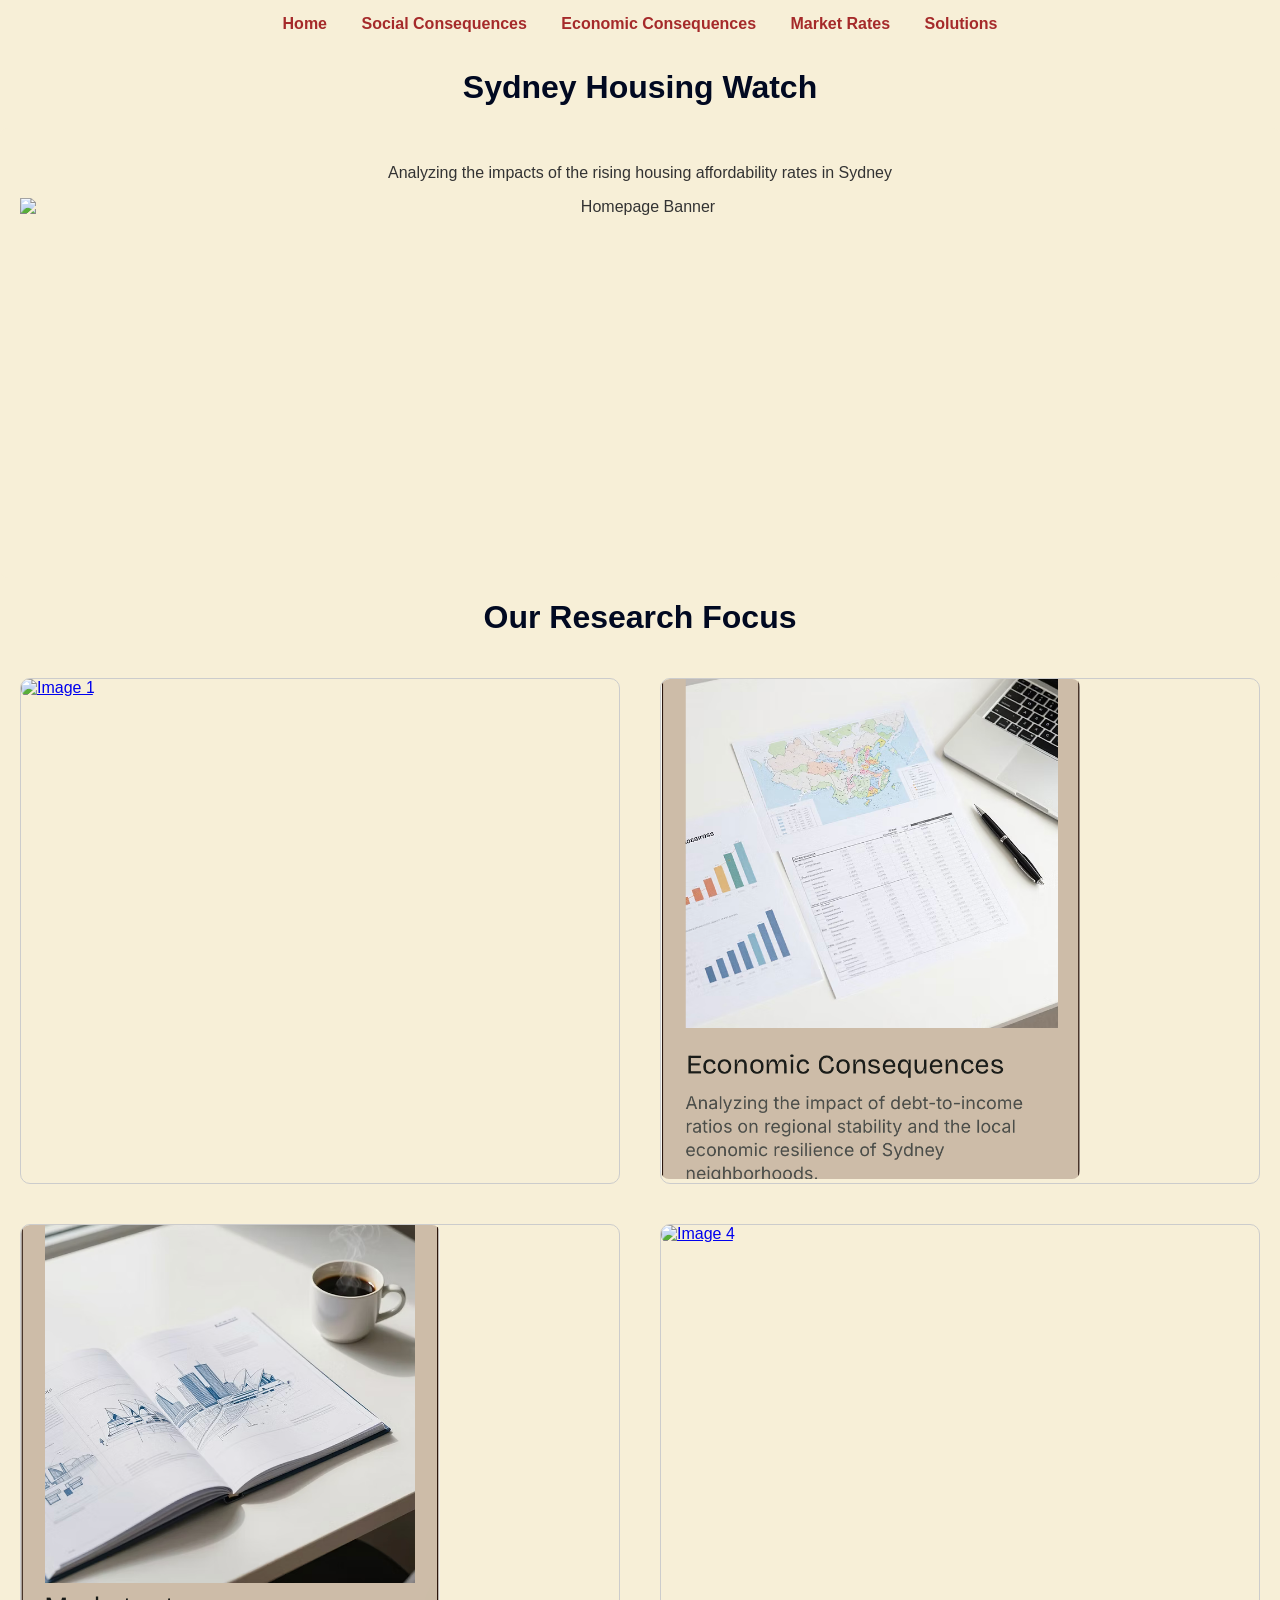
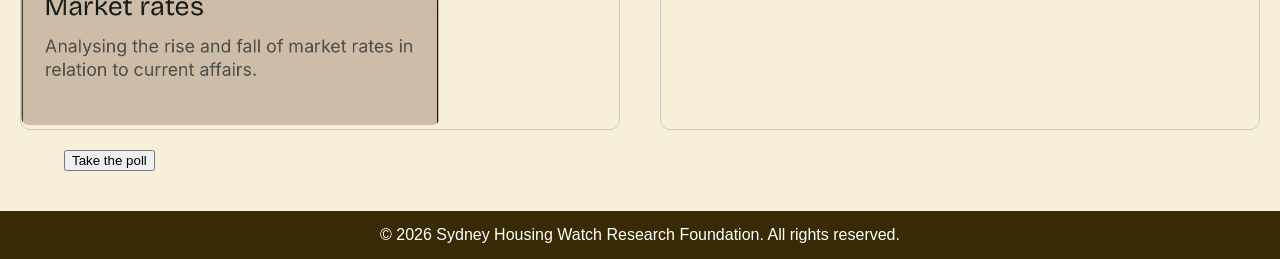
==== index.html @ 291790fa "Update index.html" ====
<!DOCTYPE html>
<html>
  <head>
    <title>Sydney Housing Watch</title>
    <link rel="stylesheet" href="styles.css">
  </head>
  <body>
    
   <nav>
     <a href="index.html">Home</a>
     <a href="page1.html">Social Consequences</a>
     <a href="page2.html">Economic Consequences</a>
     <a href="page3.html">Market Rates</a>
     <a href="page4.html">Solutions</a>
   </nav>

    <div class="center-section">
      <h1>Sydney Housing Watch</h1>
      <div class="card">
        <p>Analyzing the impacts of the rising housing affordability rates in Sydney</p>

        <!-- Full-width banner image -->
        <img src="Indexpageheader.png" alt="Homepage Banner" class="homepage-banner">
      </div>
    </div>

    <div class="center-section">
      <h1>Our Research Focus</h1>
    </div>
    
    <div class="image-grid">
      <a href="page1.html" class="grid-item">
        <img src="Socialconsequences_button.png" alt="Image 1">
      </a>

      <a href="page2.html" class="grid-item">
        <img src="Economicconsequences_button.png" alt="Image 2">
      </a>

      <a href="page3.html" class="grid-item">
        <img src="Marketrates_button.png" alt="Image 3">
      </a>

      <a href="page4.html" class="grid-item">
        <img src="Proposedsolutions_button.png" alt="Image 4">
      </a>

    </div>

    <div class="container">
      <button class="poll-button" onclick="window.location.href='poll.html' ">
       Take the poll
      </button>
    </div>
 </div>
    
      <footer>
        © 2026 Sydney Housing Watch Research Foundation. All rights reserved.
      </footer>
      
  </body>
</html>
---- styles.css ----
/* Global styling */
body {
  font-family: Arial, Helvetica, sans-serif;
  margin: 0;
  background: #f7efd7;
  color: #333;
}

/* Navigation bar */
nav {
  background: #f7efd7;
  padding: 15px;
  text-align: center;
}

nav a {
  color: brown;
  margin: 0 15px;
  text-decoration: none;
  font-weight: bold;
}

nav a:hover {
  text-decoration: underline;
}

/* Page container */
.container {
  width: 90%;
  margin: auto;
  padding; 30px, 0;
}

/* Headings*/
h1, h2, h3, h4 {
  color: #010921;
}

/* Card-style content boxes */
.card {
  background: #f7efd7;
  padding: 20px;
  margin: 20px 0;
  border-radius: 8px;
  box-shadow: 0 2px 6px rgba(0,0,0,0,1);
}

/* Footer */
footer {
  background: #382b04;
  color: white;
  text-align: center;
  padding: 15px;
  margin-top: 40px;
}

.homepage-banner {
  width: 100%;
  height: 40vh; /* 40% of the screen height */
  object-fit: cover; /* makes the image crop nicely */
  display: block;
  margin top: 20px;
}

.homepage-container {
  text-align: center;
  padding: 40px 20px;
}

.image-grid {
  display: grid;
  grid-template-columns: repeat(2, 1fr);
  gap: 40px;
  padding: 20px;
}

.grid-item {
  border: 1px solid #ccc;
  border-radius: 10px;
  overflow: hidden;
  display: block;
  transition: transform 0.2s ease;
}

.grid-item:hover {
  transform: scale(1);
}

.grid-item img {
  width: 70%;  /* make the image less wide */
  height: 500px; /* make it taller */
  object-fit: cover;
  border-radius: 8px;
}

.grid-item p {
  margin-top: 10px;
  font-weight: 600;
}

.center-section {
  text-align: center;
}
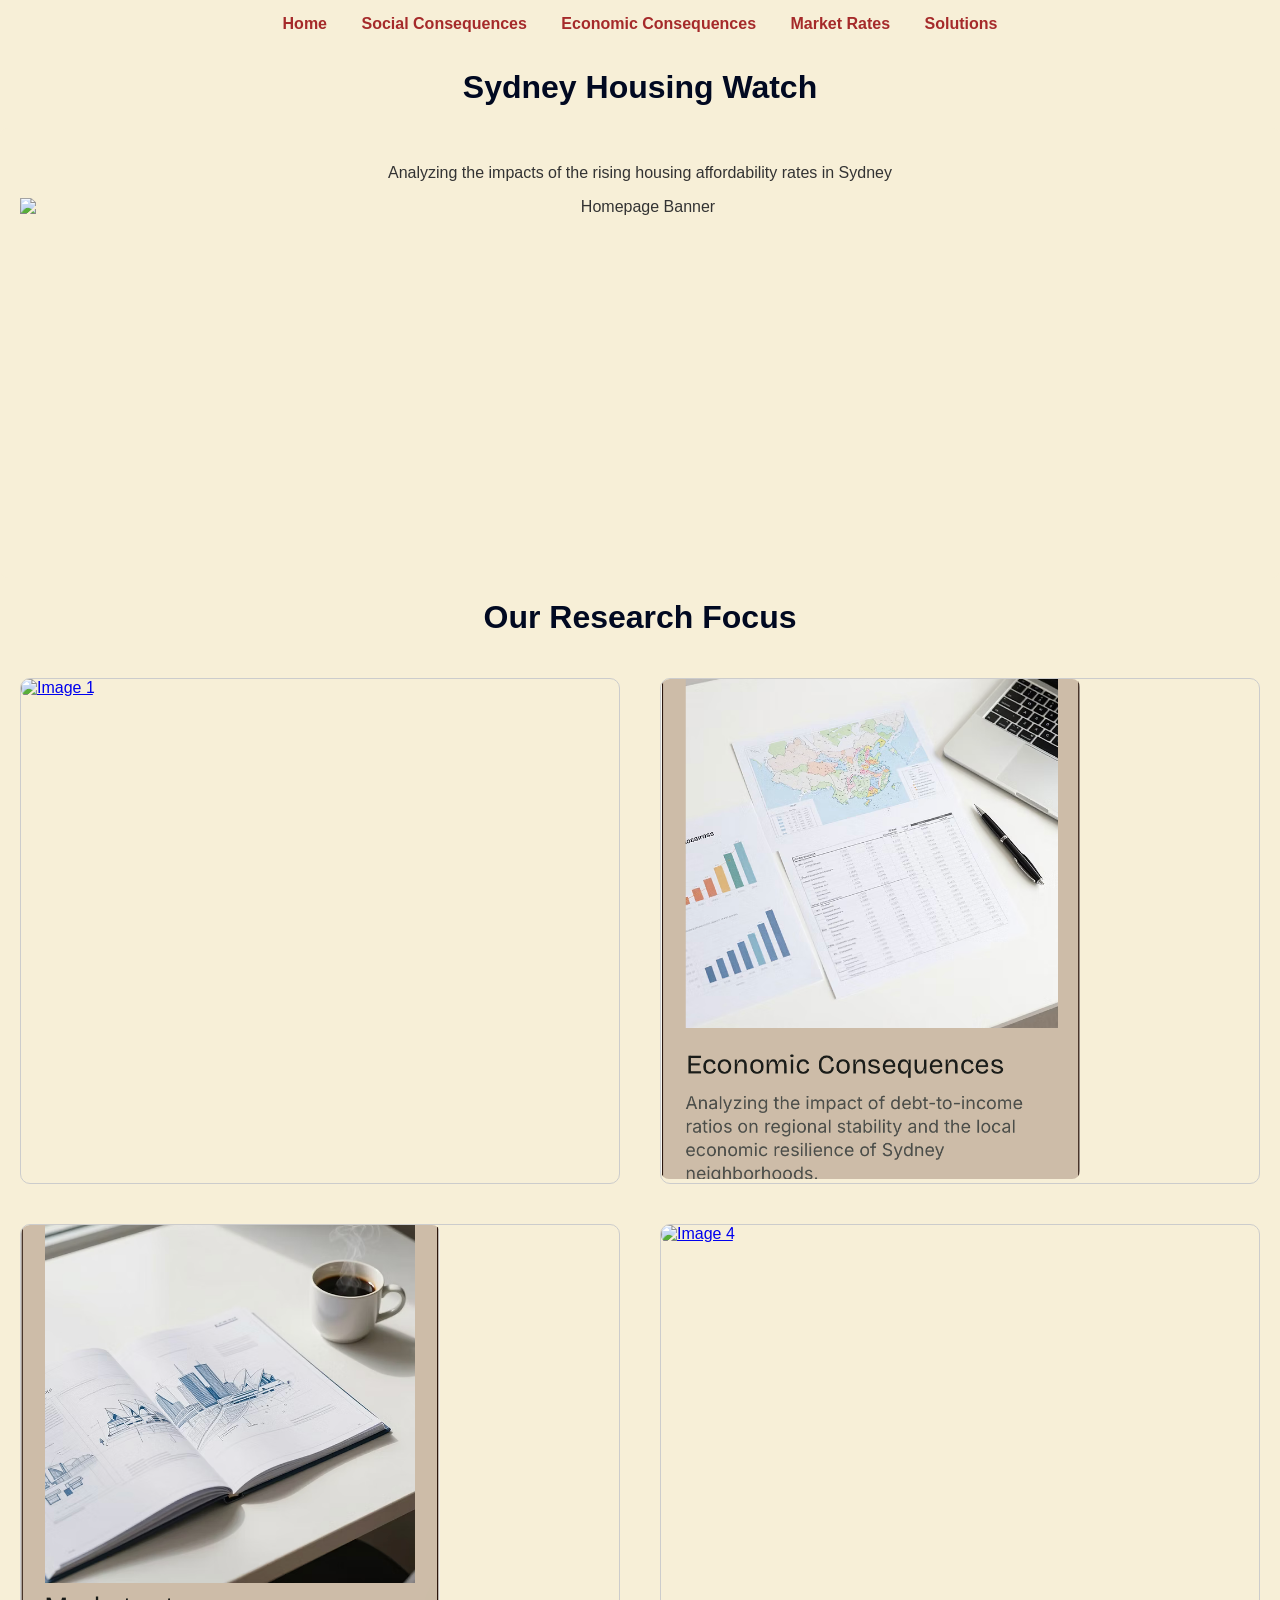
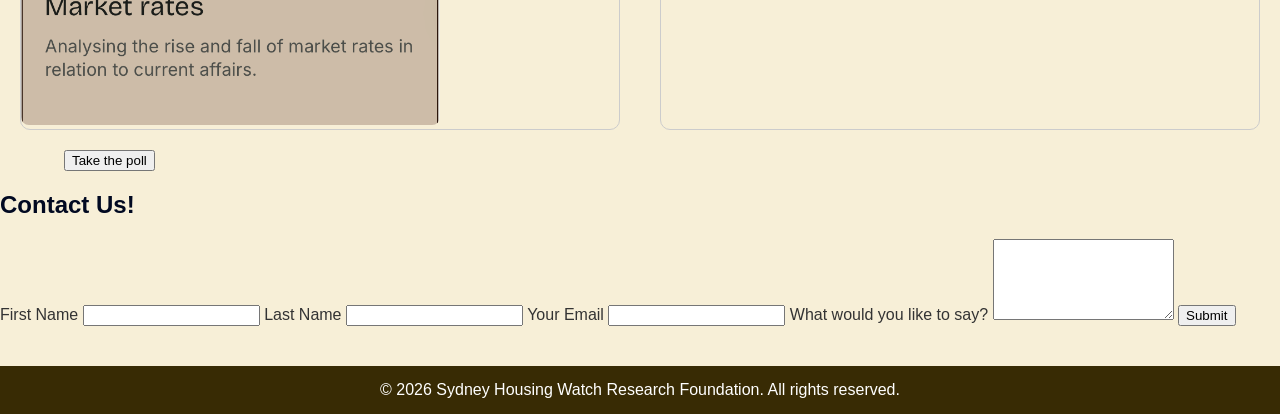
==== commit a654d9fd: "Update index.html" ====
--- a/index.html
+++ b/index.html
@@ -53,7 +53,31 @@
       </button>
     </div>
  </div>
+
+    <div class="contact-section">
+      <h2>Contact Us!</h2>
+
+    <form action="https://formspree.io/f/mzdkdvql" method="POST">
+
+      <label for="firstname">First Name</label>
+      <input type="text" id="firstname" name="firstname" required>
+
+      <label for="lastname">Last Name</label>
+      <input type="text" id="lastname" name="lastname" required>
+
+      <label for="youremail">Your Email</label>
+      <input type="email" id="youremail" name="youremail">
+
+      <label for="message">What would you like to say?</label>
+      <textarea id="message" name="message" rows="5" ></textarea>
+
+      <button type="submit">Submit</button>
+    </form>
+    </div>
     
+        
+      
+   
       <footer>
         © 2026 Sydney Housing Watch Research Foundation. All rights reserved.
       </footer>
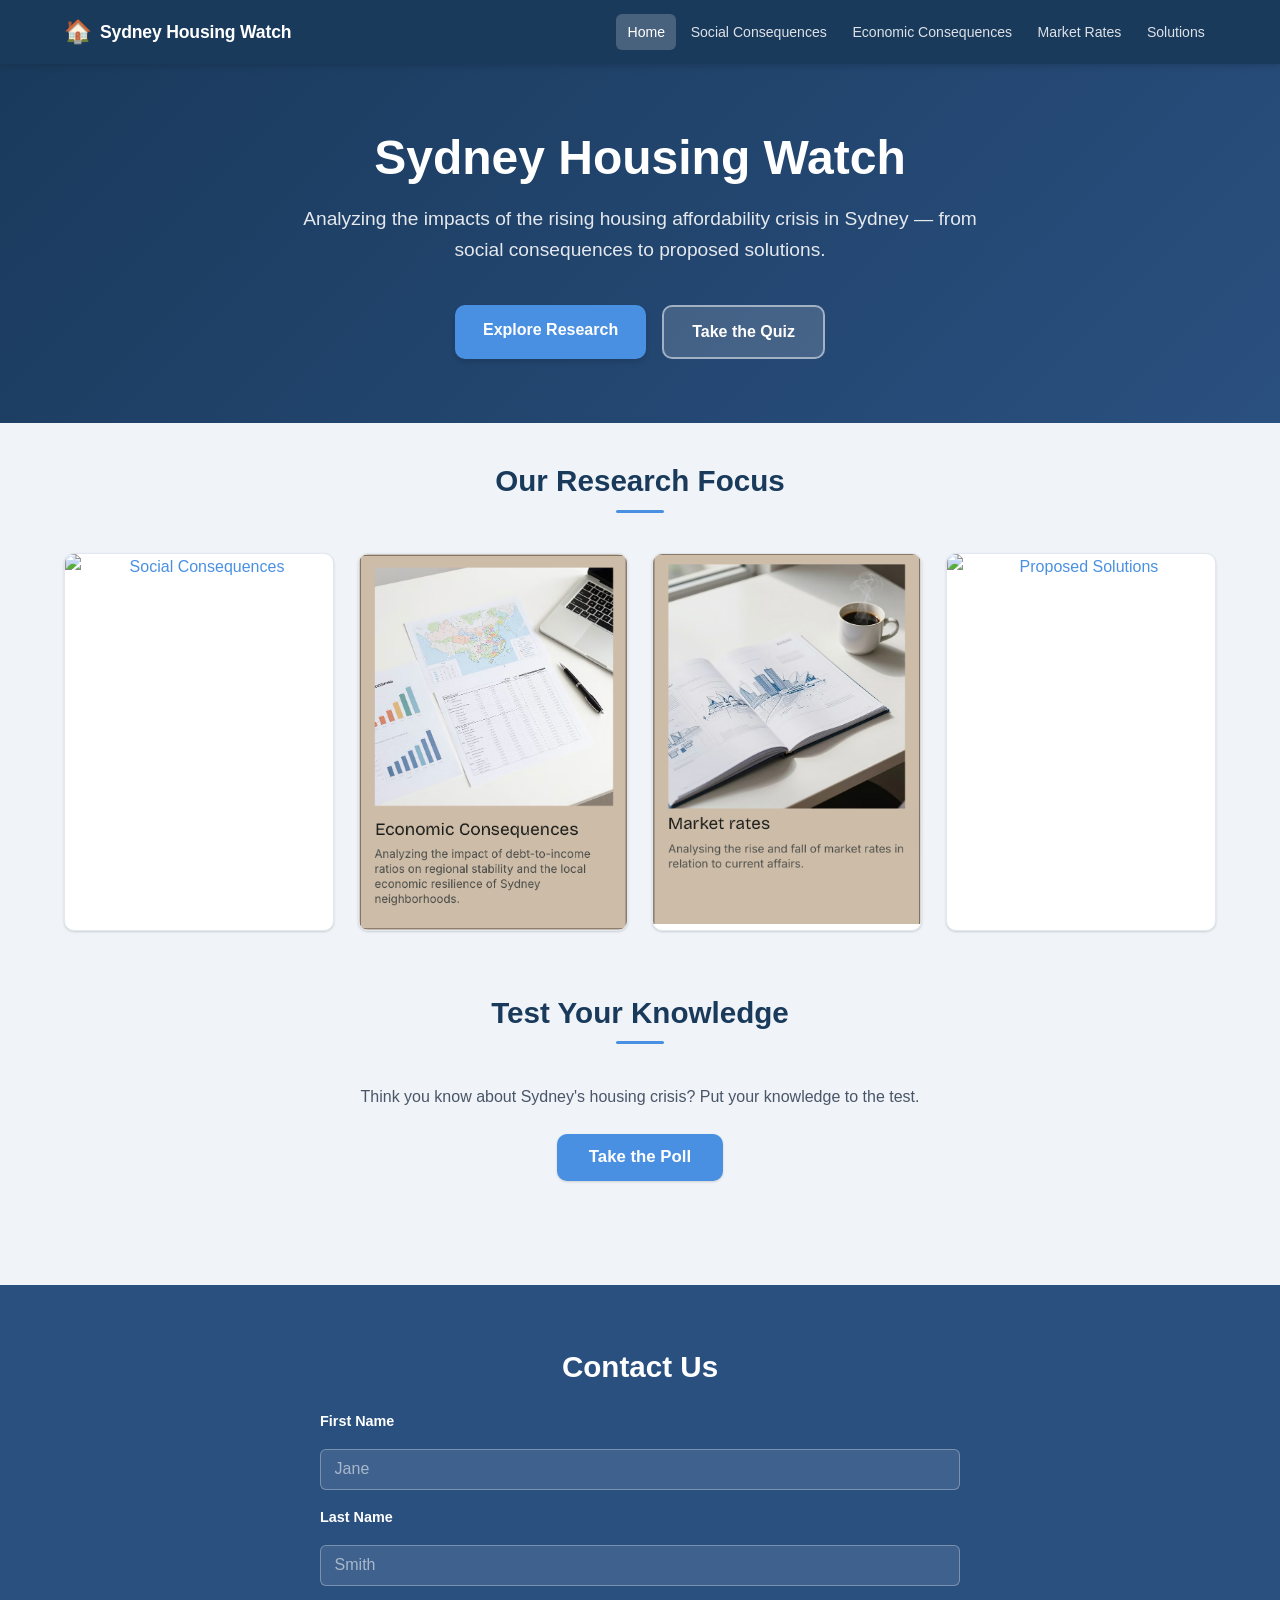
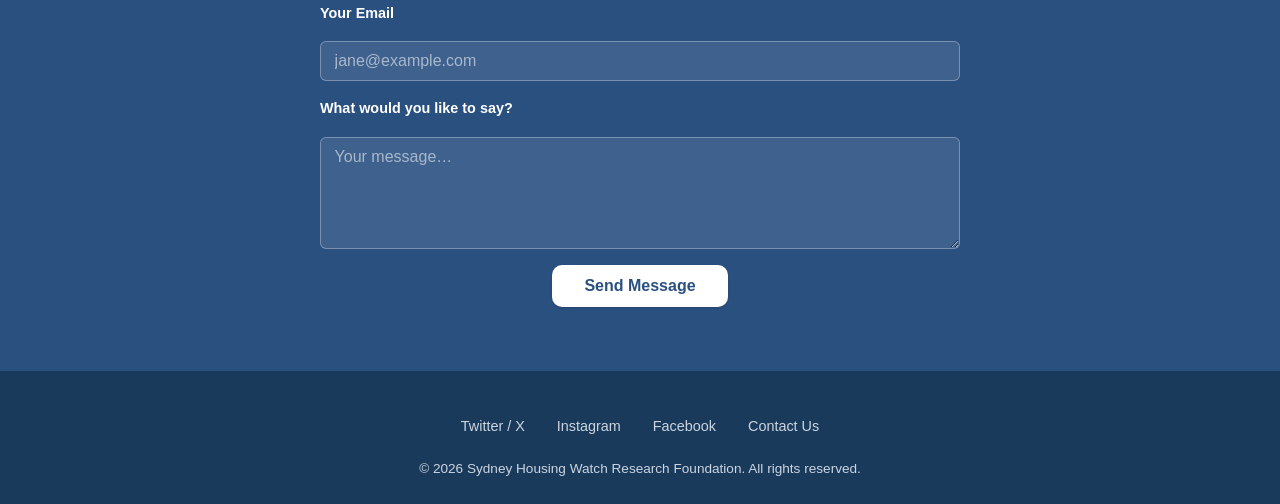
==== commit 656b0ee6: "Redesign: professional layout with CSS variables, sticky header, hero section, responsive nav, impro" ====
--- a/index.html
+++ b/index.html
@@ -1,86 +1,135 @@
 <!DOCTYPE html>
-<html>
+<html lang="en">
   <head>
+    <meta charset="UTF-8">
+    <meta name="viewport" content="width=device-width, initial-scale=1.0">
     <title>Sydney Housing Watch</title>
     <link rel="stylesheet" href="styles.css">
   </head>
   <body>
-    
-   <nav>
-     <a href="index.html">Home</a>
-     <a href="page1.html">Social Consequences</a>
-     <a href="page2.html">Economic Consequences</a>
-     <a href="page3.html">Market Rates</a>
-     <a href="page4.html">Solutions</a>
-   </nav>
 
-    <div class="center-section">
-      <h1>Sydney Housing Watch</h1>
-      <div class="card">
-        <p>Analyzing the impacts of the rising housing affordability rates in Sydney</p>
+    <header class="site-header">
+      <div class="header-inner">
+        <a href="index.html" class="site-logo">
+          <span class="logo-icon">🏠</span>
+          <span class="logo-text">Sydney Housing Watch</span>
+        </a>
+        <button class="nav-toggle" aria-label="Toggle navigation" aria-expanded="false">☰</button>
+        <nav id="main-nav">
+          <a href="index.html" class="active">Home</a>
+          <a href="page1.html">Social Consequences</a>
+          <a href="page2.html">Economic Consequences</a>
+          <a href="page3.html">Market Rates</a>
+          <a href="page4.html">Solutions</a>
+        </nav>
+      </div>
+    </header>
 
-        <!-- Full-width banner image -->
-        <img src="Indexpageheader.png" alt="Homepage Banner" class="homepage-banner">
+    <!-- Hero Section -->
+    <section class="hero">
+      <div class="hero-content">
+        <h1>Sydney Housing Watch</h1>
+        <p>Analyzing the impacts of the rising housing affordability crisis in Sydney — from social consequences to proposed solutions.</p>
+        <div class="hero-cta">
+          <a href="#research-focus" class="btn btn-primary">Explore Research</a>
+          <a href="poll.html" class="btn btn-secondary">Take the Quiz</a>
+        </div>
       </div>
-    </div>
+    </section>
 
-    <div class="center-section">
-      <h1>Our Research Focus</h1>
-    </div>
-    
-    <div class="image-grid">
-      <a href="page1.html" class="grid-item">
-        <img src="Socialconsequences_button.png" alt="Image 1">
-      </a>
+    <main>
 
-      <a href="page2.html" class="grid-item">
-        <img src="Economicconsequences_button.png" alt="Image 2">
-      </a>
+      <!-- Research Focus -->
+      <section class="section" id="research-focus">
+        <h2 class="section-title">Our Research Focus</h2>
+        <div class="image-grid">
+          <a href="page1.html" class="grid-item">
+            <img src="Socialconsequences_button.png" alt="Social Consequences">
+          </a>
+          <a href="page2.html" class="grid-item">
+            <img src="Economicconsequences_button.png" alt="Economic Consequences">
+          </a>
+          <a href="page3.html" class="grid-item">
+            <img src="Marketrates_button.png" alt="Market Rates">
+          </a>
+          <a href="page4.html" class="grid-item">
+            <img src="Proposedsolutions_button.png" alt="Proposed Solutions">
+          </a>
+        </div>
+      </section>
 
-      <a href="page3.html" class="grid-item">
-        <img src="Marketrates_button.png" alt="Image 3">
-      </a>
+      <!-- Poll CTA -->
+      <section class="section">
+        <h2 class="section-title">Test Your Knowledge</h2>
+        <p style="text-align:center; margin-bottom: 0.5rem;">Think you know about Sydney's housing crisis? Put your knowledge to the test.</p>
+        <button class="poll-button" onclick="window.location.href='poll.html'">
+          Take the Poll
+        </button>
+      </section>
 
-      <a href="page4.html" class="grid-item">
-        <img src="Proposedsolutions_button.png" alt="Image 4">
-      </a>
+    </main>
 
-    </div>
+    <!-- Contact Section -->
+    <section class="contact-section" id="contact">
+      <h2>Contact Us</h2>
+      <form id="contactForm">
+        <label for="firstname">First Name</label>
+        <input type="text" id="firstname" name="firstname" placeholder="Jane" required>
 
-    <div class="container">
-      <button class="poll-button" onclick="window.location.href='poll.html' ">
-       Take the poll
-      </button>
-    </div>
- </div>
+        <label for="lastname">Last Name</label>
+        <input type="text" id="lastname" name="lastname" placeholder="Smith" required>
 
-    <div class="contact-section">
-      <h2>Contact Us!</h2>
+        <label for="youremail">Your Email</label>
+        <input type="email" id="youremail" name="youremail" placeholder="jane@example.com">
 
-    <form action="https://formspree.io/f/mzdkdvql" method="POST">
+        <label for="message">What would you like to say?</label>
+        <textarea id="message" name="message" rows="5" placeholder="Your message…"></textarea>
 
-      <label for="firstname">First Name</label>
-      <input type="text" id="firstname" name="firstname" required>
+        <button type="submit">Send Message</button>
+      </form>
+    </section>
 
-      <label for="lastname">Last Name</label>
-      <input type="text" id="lastname" name="lastname" required>
+    <footer>
+      <div class="footer-inner">
+        <div class="footer-social">
+          <a href="#">Twitter / X</a>
+          <a href="#">Instagram</a>
+          <a href="#">Facebook</a>
+          <a href="#contact">Contact Us</a>
+        </div>
+        <p class="footer-copy">© 2026 Sydney Housing Watch Research Foundation. All rights reserved.</p>
+      </div>
+    </footer>
 
-      <label for="youremail">Your Email</label>
-      <input type="email" id="youremail" name="youremail">
+    <script>
+      // Mobile nav toggle
+      const toggle = document.querySelector('.nav-toggle');
+      const nav = document.getElementById('main-nav');
+      toggle.addEventListener('click', () => {
+        const open = nav.classList.toggle('open');
+        toggle.setAttribute('aria-expanded', open);
+        toggle.textContent = open ? '✕' : '☰';
+      });
 
-      <label for="message">What would you like to say?</label>
-      <textarea id="message" name="message" rows="5" ></textarea>
+      // Contact form submission
+      document.getElementById("contactForm").addEventListener("submit", async (e) => {
+        e.preventDefault();
+        const data = Object.fromEntries(new FormData(e.target).entries());
+        try {
+          await fetch("https://script.google.com/macros/s/AKfycbz1-TjkXgBh6Ni67Duhh07azdpFoMsFXYz7ciDfGjjhHL1nb2GHGBRF_Sk2AIohkRL9/exec", {
+            method: "POST",
+            mode: "no-cors",
+            headers: { "Content-Type": "application/json" },
+            body: JSON.stringify(data)
+          });
+          alert("Submitted!");
+          document.getElementById("contactForm").reset();
+        } catch (error) {
+          console.error("Error:", error);
+          alert("There was an error submitting the form. Please try again.");
+        }
+      });
+    </script>
 
-      <button type="submit">Submit</button>
-    </form>
-    </div>
-    
-        
-      
-   
-      <footer>
-        © 2026 Sydney Housing Watch Research Foundation. All rights reserved.
-      </footer>
-      
   </body>
 </html>
--- a/styles.css
+++ b/styles.css
@@ -1,106 +1,801 @@
-/* Global styling */
+/* ===========================
+   CSS Custom Properties
+   =========================== */
+:root {
+  --color-primary: #1a3a5c;
+  --color-primary-light: #2a5080;
+  --color-accent: #4a90e2;
+  --color-accent-hover: #357abd;
+  --color-bg: #f0f4f8;
+  --color-surface: #ffffff;
+  --color-text: #1a202c;
+  --color-text-muted: #4a5568;
+  --color-border: #e2e8f0;
+  --color-footer-bg: #1a3a5c;
+  --color-footer-text: #cbd5e0;
+  --color-contact-bg: #2a5080;
+
+  --font-sans: -apple-system, BlinkMacSystemFont, 'Segoe UI', Roboto, Oxygen,
+    Ubuntu, Cantarell, sans-serif;
+
+  --shadow-sm: 0 1px 3px rgba(0, 0, 0, 0.1), 0 1px 2px rgba(0, 0, 0, 0.06);
+  --shadow-md: 0 4px 6px rgba(0, 0, 0, 0.07), 0 2px 4px rgba(0, 0, 0, 0.06);
+  --shadow-lg: 0 10px 15px rgba(0, 0, 0, 0.1), 0 4px 6px rgba(0, 0, 0, 0.05);
+
+  --radius-sm: 6px;
+  --radius-md: 10px;
+  --radius-lg: 16px;
+
+  --max-width: 1200px;
+  --spacing-xs: 0.5rem;
+  --spacing-sm: 1rem;
+  --spacing-md: 1.5rem;
+  --spacing-lg: 2.5rem;
+  --spacing-xl: 4rem;
+}
+
+/* ===========================
+   Reset & Base
+   =========================== */
+*, *::before, *::after {
+  box-sizing: border-box;
+}
+
+html {
+  scroll-behavior: smooth;
+}
+
 body {
-  font-family: Arial, Helvetica, sans-serif;
+  font-family: var(--font-sans);
   margin: 0;
-  background: #f7efd7;
-  color: #333;
-}
-
-/* Navigation bar */
+  background: var(--color-bg);
+  color: var(--color-text);
+  line-height: 1.6;
+  font-size: 1rem;
+}
+
+img {
+  max-width: 100%;
+  height: auto;
+}
+
+/* ===========================
+   Typography
+   =========================== */
+h1, h2, h3, h4, h5, h6 {
+  color: var(--color-primary);
+  line-height: 1.25;
+  margin-top: 0;
+}
+
+h1 { font-size: clamp(1.75rem, 4vw, 2.5rem); }
+h2 { font-size: clamp(1.35rem, 3vw, 1.85rem); }
+h3 { font-size: clamp(1.1rem, 2.5vw, 1.4rem); }
+
+p {
+  margin-top: 0;
+  color: var(--color-text-muted);
+}
+
+a {
+  color: var(--color-accent);
+}
+
+/* Accessible focus states */
+a:focus-visible,
+button:focus-visible,
+input:focus-visible,
+textarea:focus-visible {
+  outline: 3px solid var(--color-accent);
+  outline-offset: 2px;
+}
+
+/* ===========================
+   Header & Navigation
+   =========================== */
+.site-header {
+  background: var(--color-primary);
+  position: sticky;
+  top: 0;
+  z-index: 100;
+  box-shadow: var(--shadow-md);
+}
+
+.header-inner {
+  max-width: var(--max-width);
+  margin: 0 auto;
+  padding: 0 var(--spacing-md);
+  display: flex;
+  align-items: center;
+  justify-content: space-between;
+  min-height: 64px;
+}
+
+.site-logo {
+  display: flex;
+  align-items: center;
+  gap: var(--spacing-xs);
+  text-decoration: none;
+}
+
+.site-logo .logo-icon {
+  font-size: 1.4rem;
+  line-height: 1;
+}
+
+.site-logo .logo-text {
+  color: #ffffff;
+  font-size: 1.1rem;
+  font-weight: 700;
+  letter-spacing: -0.01em;
+  white-space: nowrap;
+}
+
 nav {
-  background: #f7efd7;
-  padding: 15px;
-  text-align: center;
+  display: flex;
+  align-items: center;
+  gap: 0.2rem;
+  background: transparent;
+  padding: 0;
+  text-align: unset;
 }
 
 nav a {
-  color: brown;
-  margin: 0 15px;
+  color: rgba(255, 255, 255, 0.85);
+  padding: 0.45rem 0.7rem;
   text-decoration: none;
-  font-weight: bold;
+  font-size: 0.88rem;
+  font-weight: 500;
+  border-radius: var(--radius-sm);
+  transition: background 0.2s ease, color 0.2s ease;
+  white-space: nowrap;
+  margin: 0;
 }
 
 nav a:hover {
-  text-decoration: underline;
-}
-
-/* Page container */
-.container {
-  width: 90%;
-  margin: auto;
-  padding; 30px, 0;
-}
-
-/* Headings*/
-h1, h2, h3, h4 {
-  color: #010921;
-}
-
-/* Card-style content boxes */
-.card {
-  background: #f7efd7;
-  padding: 20px;
-  margin: 20px 0;
-  border-radius: 8px;
-  box-shadow: 0 2px 6px rgba(0,0,0,0,1);
-}
-
-/* Footer */
-footer {
-  background: #382b04;
+  color: #ffffff;
+  background: rgba(255, 255, 255, 0.15);
+  text-decoration: none;
+}
+
+nav a.active {
+  color: #ffffff;
+  background: rgba(255, 255, 255, 0.2);
+}
+
+/* Mobile nav toggle button */
+.nav-toggle {
+  display: none;
+  background: none;
+  border: none;
+  cursor: pointer;
+  padding: 0.5rem;
+  color: white;
+  font-size: 1.5rem;
+  line-height: 1;
+}
+
+/* ===========================
+   Hero Section
+   =========================== */
+.hero {
+  background: linear-gradient(
+    135deg,
+    var(--color-primary) 0%,
+    var(--color-primary-light) 100%
+  );
   color: white;
   text-align: center;
-  padding: 15px;
-  margin-top: 40px;
-}
-
-.homepage-banner {
-  width: 100%;
-  height: 40vh; /* 40% of the screen height */
-  object-fit: cover; /* makes the image crop nicely */
+  padding: var(--spacing-xl) var(--spacing-md);
+  position: relative;
+  overflow: hidden;
+}
+
+.hero::before {
+  content: '';
+  position: absolute;
+  inset: 0;
+  background: url('Indexpageheader.png') center / cover no-repeat;
+  opacity: 0.15;
+}
+
+.hero-content {
+  position: relative;
+  z-index: 1;
+  max-width: 720px;
+  margin: 0 auto;
+}
+
+.hero h1 {
+  color: #ffffff;
+  font-size: clamp(2rem, 5vw, 3rem);
+  margin-bottom: var(--spacing-sm);
+}
+
+.hero p {
+  color: rgba(255, 255, 255, 0.88);
+  font-size: clamp(1rem, 2.5vw, 1.2rem);
+  margin-bottom: var(--spacing-lg);
+}
+
+.hero-cta {
+  display: flex;
+  gap: var(--spacing-sm);
+  justify-content: center;
+  flex-wrap: wrap;
+}
+
+/* ===========================
+   Buttons
+   =========================== */
+.btn {
+  display: inline-block;
+  padding: 0.75rem 1.75rem;
+  border-radius: var(--radius-md);
+  font-size: 1rem;
+  font-weight: 600;
+  text-decoration: none;
+  cursor: pointer;
+  border: none;
+  font-family: var(--font-sans);
+  transition: transform 0.15s ease, box-shadow 0.15s ease, background 0.15s ease;
+}
+
+.btn:focus-visible {
+  outline: 3px solid rgba(255, 255, 255, 0.8);
+  outline-offset: 3px;
+}
+
+.btn-primary {
+  background: var(--color-accent);
+  color: #ffffff;
+  box-shadow: var(--shadow-md);
+}
+
+.btn-primary:hover {
+  background: var(--color-accent-hover);
+  transform: translateY(-2px);
+  box-shadow: var(--shadow-lg);
+  color: #ffffff;
+  text-decoration: none;
+}
+
+.btn-secondary {
+  background: rgba(255, 255, 255, 0.15);
+  color: #ffffff;
+  border: 2px solid rgba(255, 255, 255, 0.5);
+}
+
+.btn-secondary:hover {
+  background: rgba(255, 255, 255, 0.25);
+  transform: translateY(-2px);
+  color: #ffffff;
+  text-decoration: none;
+}
+
+/* ===========================
+   Main Content Wrapper
+   =========================== */
+main {
+  max-width: var(--max-width);
+  margin: 0 auto;
+  padding: var(--spacing-lg) var(--spacing-md);
+}
+
+.section {
+  margin-bottom: var(--spacing-xl);
+}
+
+.section-title {
+  text-align: center;
+  margin-bottom: var(--spacing-lg);
+  position: relative;
+}
+
+.section-title::after {
+  content: '';
   display: block;
-  margin top: 20px;
-}
-
-.homepage-container {
-  text-align: center;
-  padding: 40px 20px;
-}
-
+  width: 3rem;
+  height: 3px;
+  background: var(--color-accent);
+  margin: 0.6rem auto 0;
+  border-radius: 2px;
+}
+
+/* ===========================
+   Cards
+   =========================== */
+.card {
+  background: var(--color-surface);
+  border-radius: var(--radius-md);
+  padding: var(--spacing-md) var(--spacing-lg);
+  box-shadow: var(--shadow-sm);
+  border: 1px solid var(--color-border);
+  margin-bottom: var(--spacing-md);
+  display: block;
+}
+
+.card p {
+  line-height: 1.75;
+}
+
+/* ===========================
+   Research Focus Grid
+   =========================== */
 .image-grid {
   display: grid;
   grid-template-columns: repeat(2, 1fr);
-  gap: 40px;
-  padding: 20px;
+  gap: var(--spacing-md);
+  padding: 0;
+}
+
+@media (min-width: 640px) {
+  .image-grid {
+    grid-template-columns: repeat(4, 1fr);
+  }
 }
 
 .grid-item {
-  border: 1px solid #ccc;
+  background: var(--color-surface);
+  border: 1px solid var(--color-border);
+  border-radius: var(--radius-md);
+  overflow: hidden;
+  display: block;
+  transition: transform 0.2s ease, box-shadow 0.2s ease;
+  text-align: center;
+  text-decoration: none;
+  box-shadow: var(--shadow-sm);
+}
+
+.grid-item:hover {
+  transform: translateY(-4px);
+  box-shadow: var(--shadow-lg);
+}
+
+.grid-item img {
+  width: 100%;
+  height: auto;
+  object-fit: cover;
+  display: block;
+}
+
+.grid-item p {
+  margin: 0.6rem 0.5rem;
+  font-weight: 600;
+  font-size: 0.9rem;
+}
+
+/* ===========================
+   Content Section (text + image)
+   =========================== */
+.content-section {
+  display: flex;
+  align-items: center;
+  gap: var(--spacing-lg);
+  margin: 0 auto var(--spacing-xl);
+  padding: 0 var(--spacing-md);
+  max-width: var(--max-width);
+}
+
+.content-section.reverse {
+  flex-direction: row-reverse;
+}
+
+.text-content {
+  flex: 1.5;
+}
+
+.image-content {
+  flex: 1;
+}
+
+.image-content img {
+  width: 100%;
+  border-radius: var(--radius-md);
+  box-shadow: var(--shadow-md);
+}
+
+@media (max-width: 768px) {
+  .content-section,
+  .content-section.reverse {
+    flex-direction: column;
+    gap: var(--spacing-md);
+  }
+}
+
+/* ===========================
+   Container
+   =========================== */
+.container {
+  max-width: var(--max-width);
+  margin: 0 auto var(--spacing-lg);
+  padding: 0 var(--spacing-md);
+}
+
+/* ===========================
+   Center Section
+   =========================== */
+.center-section {
+  text-align: center;
+  max-width: var(--max-width);
+  margin: 0 auto var(--spacing-md);
+  padding: 0 var(--spacing-md);
+}
+
+/* ===========================
+   Homepage Banner
+   =========================== */
+.homepage-banner {
+  width: 100%;
+  height: clamp(200px, 40vh, 480px);
+  object-fit: cover;
+  display: block;
+  border-radius: var(--radius-md);
+  margin-top: var(--spacing-sm);
+  box-shadow: var(--shadow-md);
+}
+
+/* ===========================
+   Poll CTA Button
+   =========================== */
+.poll-button {
+  background: var(--color-accent);
+  color: white;
+  padding: 0.85rem 2rem;
+  border: none;
+  border-radius: var(--radius-md);
+  cursor: pointer;
+  display: block;
+  margin: var(--spacing-md) auto;
+  font-size: 1.05rem;
+  font-family: var(--font-sans);
+  font-weight: 600;
+  box-shadow: var(--shadow-sm);
+  transition: background 0.2s ease, transform 0.15s ease, box-shadow 0.15s ease;
+}
+
+.poll-button:hover {
+  background: var(--color-accent-hover);
+  transform: translateY(-2px);
+  box-shadow: var(--shadow-md);
+}
+
+/* ===========================
+   Contact Section
+   =========================== */
+.contact-section {
+  background: var(--color-contact-bg);
+  padding: var(--spacing-xl) var(--spacing-md);
+  color: white;
+}
+
+.contact-section h2 {
+  text-align: center;
+  color: #ffffff;
+  margin-bottom: var(--spacing-md);
+}
+
+.contact-section form {
+  max-width: 640px;
+  margin: 0 auto;
+  display: flex;
+  flex-direction: column;
+  gap: var(--spacing-sm);
+}
+
+.contact-section label {
+  font-weight: 600;
+  font-size: 0.9rem;
+}
+
+.contact-section input,
+.contact-section textarea {
+  padding: 0.65rem 0.85rem;
+  border: 1px solid rgba(255, 255, 255, 0.3);
+  border-radius: var(--radius-sm);
+  background: rgba(255, 255, 255, 0.1);
+  color: white;
+  font-family: var(--font-sans);
+  font-size: 1rem;
+  transition: border-color 0.2s, background 0.2s;
+}
+
+.contact-section input::placeholder,
+.contact-section textarea::placeholder {
+  color: rgba(255, 255, 255, 0.55);
+}
+
+.contact-section input:focus,
+.contact-section textarea:focus {
+  outline: none;
+  border-color: rgba(255, 255, 255, 0.7);
+  background: rgba(255, 255, 255, 0.18);
+}
+
+.contact-section button[type="submit"] {
+  background: white;
+  color: var(--color-contact-bg);
+  padding: 0.75rem 2rem;
+  border: none;
+  border-radius: var(--radius-md);
+  cursor: pointer;
+  font-weight: 700;
+  font-size: 1rem;
+  font-family: var(--font-sans);
+  align-self: center;
+  transition: transform 0.15s ease, box-shadow 0.15s ease;
+  box-shadow: var(--shadow-sm);
+}
+
+.contact-section button[type="submit"]:hover {
+  transform: translateY(-2px);
+  box-shadow: var(--shadow-md);
+}
+
+/* ===========================
+   Footer
+   =========================== */
+footer {
+  background: var(--color-footer-bg);
+  color: var(--color-footer-text);
+  padding: var(--spacing-lg) var(--spacing-md) var(--spacing-md);
+  margin-top: 0;
+  width: auto;
+  height: auto;
+  text-align: unset;
+}
+
+.footer-inner {
+  max-width: var(--max-width);
+  margin: 0 auto;
+  display: flex;
+  flex-direction: column;
+  align-items: center;
+  gap: var(--spacing-sm);
+  text-align: center;
+}
+
+.footer-social {
+  display: flex;
+  gap: var(--spacing-sm);
+  flex-wrap: wrap;
+  justify-content: center;
+}
+
+.footer-social a {
+  color: var(--color-footer-text);
+  text-decoration: none;
+  font-size: 0.9rem;
+  padding: 0.25rem 0.5rem;
+  border-radius: var(--radius-sm);
+  transition: color 0.2s, background 0.2s;
+}
+
+.footer-social a:hover {
+  color: #ffffff;
+  background: rgba(255, 255, 255, 0.1);
+}
+
+.footer-copy {
+  font-size: 0.85rem;
+  margin: 0;
+  color: var(--color-footer-text);
+}
+
+/* ===========================
+   Poll / Quiz Styles
+   =========================== */
+#poll-container {
+  max-width: 720px;
+  margin: 0 auto;
+  padding: var(--spacing-md);
+  font-family: var(--font-sans);
+}
+
+.question-card {
+  background: var(--color-surface);
+  padding: var(--spacing-md) var(--spacing-lg);
+  border-radius: var(--radius-md);
+  margin-bottom: var(--spacing-md);
+  box-shadow: var(--shadow-sm);
+  border: 1px solid var(--color-border);
+}
+
+.question-card h3 {
+  margin-bottom: var(--spacing-sm);
+}
+
+.poll-btn {
+  padding: 0.6rem 1.1rem;
+  margin: 0.25rem;
+  border: 2px solid var(--color-border);
+  border-radius: var(--radius-sm);
+  cursor: pointer;
+  background: var(--color-surface);
+  font-size: 0.95rem;
+  font-family: var(--font-sans);
+  transition: border-color 0.2s, background 0.2s;
+}
+
+.poll-btn:hover {
+  border-color: var(--color-accent);
+  background: #f0f7ff;
+}
+
+.correct {
+  background: #4caf50 !important;
+  color: white;
+  border-color: #4caf50 !important;
+}
+
+.incorrect {
+  background: #e53935 !important;
+  color: white;
+  border-color: #e53935 !important;
+}
+
+#start-screen {
+  text-align: center;
+  max-width: 560px;
+  margin: var(--spacing-xl) auto;
+  background: var(--color-surface);
+  padding: var(--spacing-xl) var(--spacing-lg);
+  border-radius: var(--radius-lg);
+  box-shadow: var(--shadow-lg);
+  border: 1px solid var(--color-border);
+}
+
+#start-screen h1 {
+  margin-bottom: var(--spacing-sm);
+}
+
+#start-btn,
+#retry-btn {
+  padding: 0.85rem 2rem;
+  background: var(--color-accent);
+  color: white;
+  border: none;
+  border-radius: var(--radius-md);
+  font-size: 1.05rem;
+  font-weight: 600;
+  font-family: var(--font-sans);
+  cursor: pointer;
+  transition: background 0.2s, transform 0.15s;
+}
+
+#start-btn:hover,
+#retry-btn:hover {
+  background: var(--color-accent-hover);
+  transform: translateY(-2px);
+}
+
+#progress-container {
+  width: 100%;
+  max-width: 720px;
+  margin: var(--spacing-md) auto;
+  height: 10px;
+  background: var(--color-border);
   border-radius: 10px;
   overflow: hidden;
+}
+
+#progress-bar {
+  height: 100%;
+  width: 0%;
+  background: var(--color-accent);
+  transition: width 0.3s ease;
+}
+
+.hidden {
+  display: none;
+}
+
+#result-screen {
+  text-align: center;
+  max-width: 480px;
+  margin: var(--spacing-xl) auto;
+}
+
+#score-text {
+  font-size: 1.35rem;
+  margin-bottom: var(--spacing-md);
+  color: var(--color-text);
+}
+
+#home-btn {
+  padding: 0.85rem 2rem;
+  background: var(--color-primary);
+  color: white;
+  border: none;
+  border-radius: var(--radius-md);
+  font-size: 1.05rem;
+  font-weight: 600;
+  font-family: var(--font-sans);
+  cursor: pointer;
+  margin-left: var(--spacing-sm);
+  transition: background 0.2s, transform 0.15s;
+}
+
+#home-btn:hover {
+  background: var(--color-primary-light);
+  transform: translateY(-2px);
+}
+
+/* ===========================
+   Image & Text Layout
+   =========================== */
+.image-text {
+  display: flex;
+  align-items: flex-start;
+  gap: var(--spacing-md);
+}
+
+.image-text img {
+  border-radius: var(--radius-sm);
+}
+
+/* ===========================
+   Responsive — Mobile Nav
+   =========================== */
+@media (max-width: 760px) {
+  .header-inner {
+    padding: 0 var(--spacing-sm);
+    position: relative;
+  }
+
+  nav {
+    display: none;
+    flex-direction: column;
+    align-items: stretch;
+    position: absolute;
+    top: 64px;
+    left: 0;
+    right: 0;
+    background: var(--color-primary);
+    padding: var(--spacing-xs) var(--spacing-sm) var(--spacing-sm);
+    box-shadow: var(--shadow-md);
+  }
+
+  nav.open {
+    display: flex;
+  }
+
+  nav a {
+    padding: 0.65rem var(--spacing-sm);
+  }
+
+  .nav-toggle {
+    display: block;
+  }
+
+  main {
+    padding: var(--spacing-md) var(--spacing-sm);
+  }
+}
+
+/* ===========================
+   Miscellaneous
+   =========================== */
+video {
+  border-radius: var(--radius-md);
+  box-shadow: var(--shadow-md);
   display: block;
-  transition: transform 0.2s ease;
-}
-
-.grid-item:hover {
-  transform: scale(1);
-}
-
-.grid-item img {
-  width: 70%;  /* make the image less wide */
-  height: 500px; /* make it taller */
-  object-fit: cover;
-  border-radius: 8px;
-}
-
-.grid-item p {
-  margin-top: 10px;
-  font-weight: 600;
-}
-
-.center-section {
-  text-align: center;
-}
-  
-  
-  
+  width: 100%;
+}
+
+iframe {
+  border: none;
+  border-radius: var(--radius-md);
+  max-width: 100%;
+  display: block;
+}
+
+ul {
+  padding-left: 1.5rem;
+  color: var(--color-text-muted);
+}
+
+ul li {
+  margin-bottom: 0.35rem;
+}
+
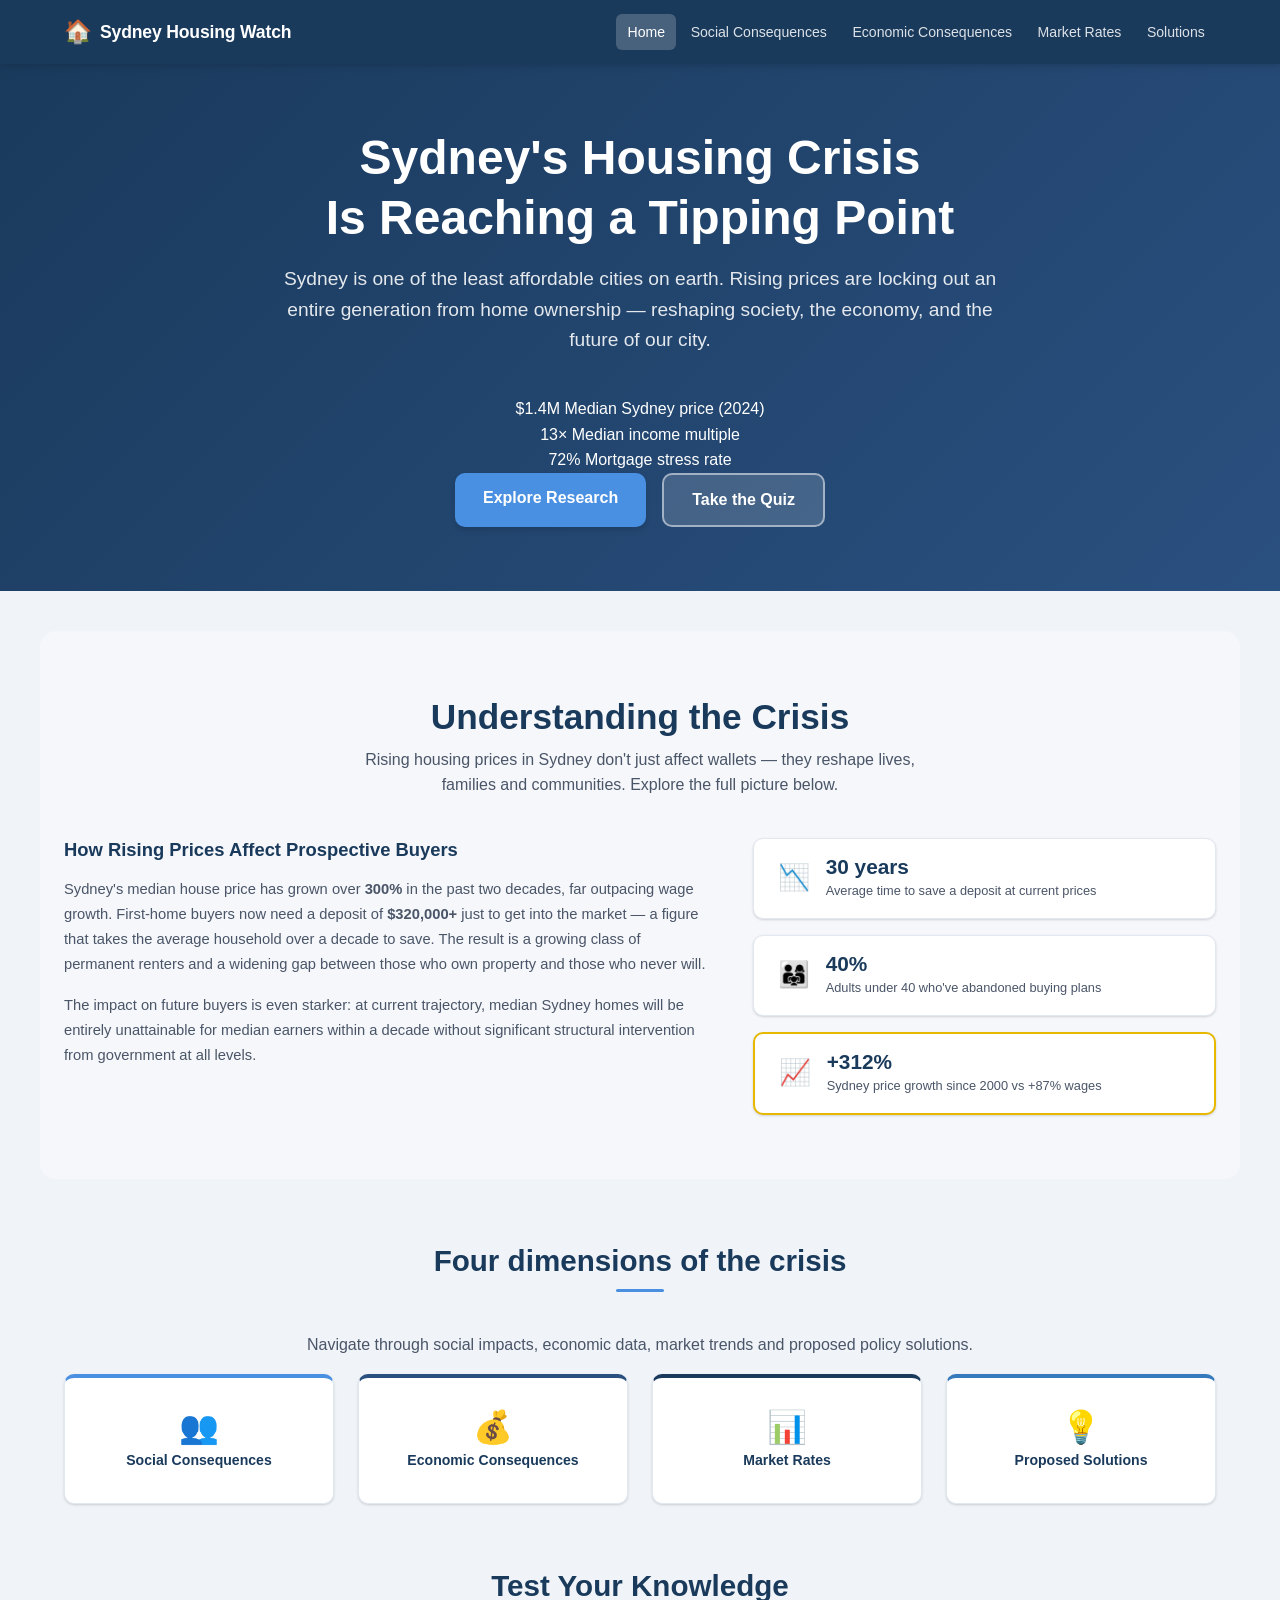
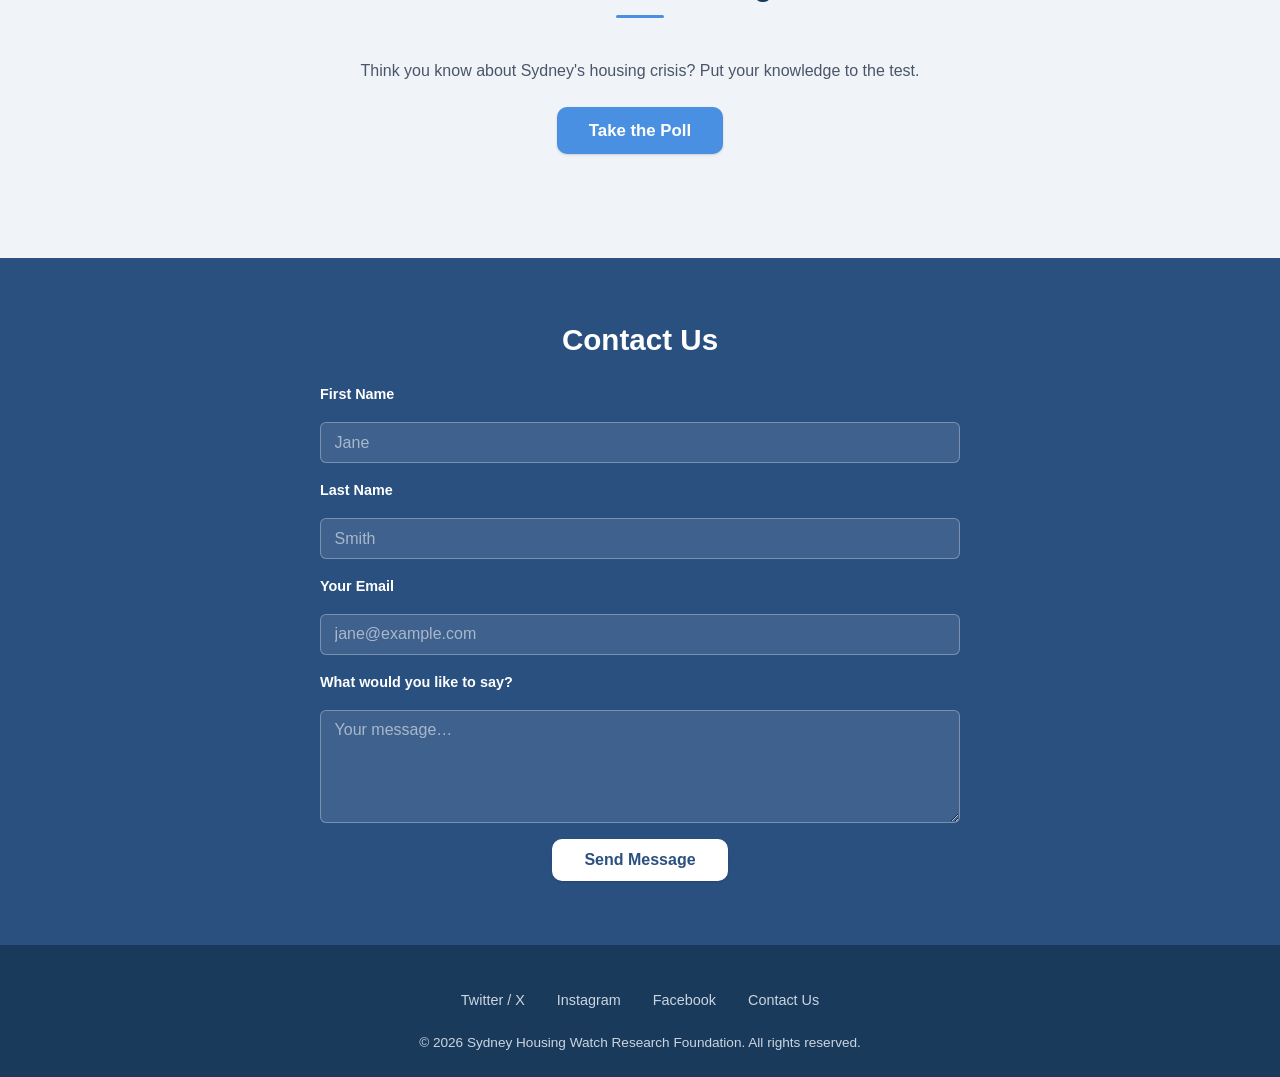
==== commit 516b9993: "Update median Sydney housing price to $1.4M" ====
--- a/index.html
+++ b/index.html
@@ -28,8 +28,22 @@
     <!-- Hero Section -->
     <section class="hero">
       <div class="hero-content">
-        <h1>Sydney Housing Watch</h1>
-        <p>Analyzing the impacts of the rising housing affordability crisis in Sydney — from social consequences to proposed solutions.</p>
+        <h1><strong>Sydney's Housing Crisis<br>Is Reaching a Tipping Point</strong></h1>
+        <p>Sydney is one of the least affordable cities on earth. Rising prices are locking out an entire generation from home ownership — reshaping society, the economy, and the future of our city.</p>
+        <div class="hero-stats">
+          <div class="stat">
+            <span class="stat-value">$1.4M</span>
+            <span class="stat-label">Median Sydney price (2024)</span>
+          </div>
+          <div class="stat">
+            <span class="stat-value">13×</span>
+            <span class="stat-label">Median income multiple</span>
+          </div>
+          <div class="stat">
+            <span class="stat-value">72%</span>
+            <span class="stat-label">Mortgage stress rate</span>
+          </div>
+        </div>
         <div class="hero-cta">
           <a href="#research-focus" class="btn btn-primary">Explore Research</a>
           <a href="poll.html" class="btn btn-secondary">Take the Quiz</a>
@@ -39,21 +53,68 @@
 
     <main>
 
+      <!-- Understanding the Crisis -->
+      <section class="crisis-section">
+        <div class="crisis-inner">
+          <h2 class="crisis-title" style="text-align: center;">Understanding the Crisis</h2>
+          <p class="crisis-subtitle" style="text-align: center;">Rising housing prices in Sydney don't just affect wallets — they reshape lives, families and communities. Explore the full picture below.</p>
+
+          <div class="crisis-body">
+            <!-- Left: text -->
+            <div class="crisis-text">
+              <h3>How Rising Prices Affect Prospective Buyers</h3>
+              <p>Sydney's median house price has grown over <strong>300%</strong> in the past two decades, far outpacing wage growth. First-home buyers now need a deposit of <strong>$320,000+</strong> just to get into the market — a figure that takes the average household over a decade to save. The result is a growing class of permanent renters and a widening gap between those who own property and those who never will.</p>
+              <p>The impact on future buyers is even starker: at current trajectory, median Sydney homes will be entirely unattainable for median earners within a decade without significant structural intervention from government at all levels.</p>
+            </div>
+
+            <!-- Right: stat cards -->
+            <div class="crisis-stats">
+              <div class="crisis-stat-card">
+                <div class="crisis-stat-icon">📉</div>
+                <div class="crisis-stat-info">
+                  <span class="crisis-stat-value">30 years</span>
+                  <span class="crisis-stat-label">Average time to save a deposit at current prices</span>
+                </div>
+              </div>
+              <div class="crisis-stat-card">
+                <div class="crisis-stat-icon">👨‍👩‍👧</div>
+                <div class="crisis-stat-info">
+                  <span class="crisis-stat-value">40%</span>
+                  <span class="crisis-stat-label">Adults under 40 who've abandoned buying plans</span>
+                </div>
+              </div>
+              <div class="crisis-stat-card crisis-stat-card--highlight">
+                <div class="crisis-stat-icon">📈</div>
+                <div class="crisis-stat-info">
+                  <span class="crisis-stat-value">+312%</span>
+                  <span class="crisis-stat-label">Sydney price growth since 2000 vs +87% wages</span>
+                </div>
+              </div>
+            </div>
+          </div>
+        </div>
+      </section>
+
       <!-- Research Focus -->
       <section class="section" id="research-focus">
-        <h2 class="section-title">Our Research Focus</h2>
-        <div class="image-grid">
-          <a href="page1.html" class="grid-item">
-            <img src="Socialconsequences_button.png" alt="Social Consequences">
+        <h2 class="section-title" style="text-align: center;">Four dimensions of the crisis</h2>
+        <p style="text-align: center;">Navigate through social impacts, economic data, market trends and proposed policy solutions.</p>
+        <div class="kpi-grid">
+          <a href="page1.html" class="kpi-card kpi-card--social">
+            <span class="kpi-card__icon">👥</span>
+            <span class="kpi-card__label">Social Consequences</span>
           </a>
-          <a href="page2.html" class="grid-item">
-            <img src="Economicconsequences_button.png" alt="Economic Consequences">
+          <a href="page2.html" class="kpi-card kpi-card--economic">
+            <span class="kpi-card__icon">💰</span>
+            <span class="kpi-card__label">Economic Consequences</span>
           </a>
-          <a href="page3.html" class="grid-item">
-            <img src="Marketrates_button.png" alt="Market Rates">
+          <a href="page3.html" class="kpi-card kpi-card--market">
+            <span class="kpi-card__icon">📊</span>
+            <span class="kpi-card__label">Market Rates</span>
           </a>
-          <a href="page4.html" class="grid-item">
-            <img src="Proposedsolutions_button.png" alt="Proposed Solutions">
+          <a href="page4.html" class="kpi-card kpi-card--solutions">
+            <span class="kpi-card__icon">💡</span>
+            <span class="kpi-card__label">Proposed Solutions</span>
           </a>
         </div>
       </section>
--- a/styles.css
+++ b/styles.css
@@ -1,4 +1,4 @@
-/* ===========================
+/* ==========================
    CSS Custom Properties
    =========================== */
 :root {
@@ -34,7 +34,7 @@
   --spacing-xl: 4rem;
 }
 
-/* ===========================
+/* ==========================
    Reset & Base
    =========================== */
 *, *::before, *::after {
@@ -59,7 +59,7 @@
   height: auto;
 }
 
-/* ===========================
+/* ==========================
    Typography
    =========================== */
 h1, h2, h3, h4, h5, h6 {
@@ -85,12 +85,12 @@
 a:focus-visible,
 button:focus-visible,
 input:focus-visible,
-textarea:focus-visible {
+ttextarea:focus-visible {
   outline: 3px solid var(--color-accent);
   outline-offset: 2px;
 }
 
-/* ===========================
+/* ==========================
    Header & Navigation
    =========================== */
 .site-header {
@@ -175,7 +175,7 @@
   line-height: 1;
 }
 
-/* ===========================
+/* ==========================
    Hero Section
    =========================== */
 .hero {
@@ -225,7 +225,7 @@
   flex-wrap: wrap;
 }
 
-/* ===========================
+/* ==========================
    Buttons
    =========================== */
 .btn {
@@ -273,7 +273,7 @@
   text-decoration: none;
 }
 
-/* ===========================
+/* ==========================
    Main Content Wrapper
    =========================== */
 main {
@@ -302,7 +302,7 @@
   border-radius: 2px;
 }
 
-/* ===========================
+/* ==========================
    Cards
    =========================== */
 .card {
@@ -319,7 +319,7 @@
   line-height: 1.75;
 }
 
-/* ===========================
+/* ==========================
    Research Focus Grid
    =========================== */
 .image-grid {
@@ -365,7 +365,7 @@
   font-size: 0.9rem;
 }
 
-/* ===========================
+/* ==========================
    Content Section (text + image)
    =========================== */
 .content-section {
@@ -403,7 +403,7 @@
   }
 }
 
-/* ===========================
+/* ==========================
    Container
    =========================== */
 .container {
@@ -412,7 +412,7 @@
   padding: 0 var(--spacing-md);
 }
 
-/* ===========================
+/* ==========================
    Center Section
    =========================== */
 .center-section {
@@ -422,7 +422,7 @@
   padding: 0 var(--spacing-md);
 }
 
-/* ===========================
+/* ==========================
    Homepage Banner
    =========================== */
 .homepage-banner {
@@ -435,7 +435,122 @@
   box-shadow: var(--shadow-md);
 }
 
-/* ===========================
+/* ==========================
+   Understanding the Crisis Section
+   =========================== */
+.crisis-section {
+  background: #f5f7fa;
+  margin: 0 calc(-1 * var(--spacing-md)) var(--spacing-xl);
+  padding: var(--spacing-xl) var(--spacing-md);
+  border-radius: var(--radius-lg);
+}
+
+.crisis-inner {
+  max-width: var(--max-width);
+  margin: 0 auto;
+}
+
+.crisis-title {
+  text-align: center;
+  font-size: clamp(1.6rem, 3.5vw, 2.2rem);
+  margin-bottom: var(--spacing-xs);
+  color: var(--color-primary);
+}
+
+.crisis-subtitle {
+  text-align: center;
+  color: var(--color-text-muted);
+  font-size: clamp(0.9rem, 2vw, 1rem);
+  max-width: 600px;
+  margin: 0 auto var(--spacing-lg);
+}
+
+.crisis-body {
+  display: flex;
+  gap: var(--spacing-lg);
+  align-items: flex-start;
+}
+
+/* Left: text column */
+.crisis-text {
+  flex: 1.4;
+}
+
+.crisis-text h3 {
+  font-size: clamp(1rem, 2vw, 1.15rem);
+  font-weight: 700;
+  color: var(--color-primary);
+  margin-bottom: var(--spacing-sm);
+}
+
+.crisis-text p {
+  font-size: 0.92rem;
+  line-height: 1.7;
+  color: var(--color-text-muted);
+  margin-bottom: var(--spacing-sm);
+}
+
+/* Right: stat cards column */
+.crisis-stats {
+  flex: 1;
+  display: flex;
+  flex-direction: column;
+  gap: var(--spacing-sm);
+}
+
+.crisis-stat-card {
+  background: var(--color-surface);
+  border: 1px solid var(--color-border);
+  border-radius: var(--radius-md);
+  padding: var(--spacing-sm) var(--spacing-md);
+  display: flex;
+  align-items: center;
+  gap: var(--spacing-sm);
+  box-shadow: var(--shadow-sm);
+}
+
+.crisis-stat-card--highlight {
+  border-color: #e6b800;
+  border-width: 2px;
+}
+
+.crisis-stat-icon {
+  font-size: 1.6rem;
+  flex-shrink: 0;
+  line-height: 1;
+}
+
+.crisis-stat-info {
+  display: flex;
+  flex-direction: column;
+}
+
+.crisis-stat-value {
+  font-size: clamp(1.1rem, 2.5vw, 1.3rem);
+  font-weight: 700;
+  color: var(--color-primary);
+  line-height: 1.2;
+}
+
+.crisis-stat-label {
+  font-size: 0.8rem;
+  color: var(--color-text-muted);
+  margin-top: 0.1rem;
+}
+
+@media (max-width: 768px) {
+  .crisis-body {
+    flex-direction: column;
+  }
+
+  .crisis-section {
+    margin-left: 0;
+    margin-right: 0;
+    border-radius: var(--radius-md);
+  }
+}
+
+/* ==========================
    Poll CTA Button
    =========================== */
 .poll-button {
@@ -460,7 +575,7 @@
   box-shadow: var(--shadow-md);
 }
 
-/* ===========================
+/* ==========================
    Contact Section
    =========================== */
 .contact-section {
@@ -532,7 +647,7 @@
   box-shadow: var(--shadow-md);
 }
 
-/* ===========================
+/* ==========================
    Footer
    =========================== */
 footer {
@@ -582,7 +697,7 @@
   color: var(--color-footer-text);
 }
 
-/* ===========================
+/* ==========================
    Poll / Quiz Styles
    =========================== */
 #poll-container {
@@ -721,7 +836,7 @@
   transform: translateY(-2px);
 }
 
-/* ===========================
+/* ==========================
    Image & Text Layout
    =========================== */
 .image-text {
@@ -734,7 +849,7 @@
   border-radius: var(--radius-sm);
 }
 
-/* ===========================
+/* ==========================
    Responsive — Mobile Nav
    =========================== */
 @media (max-width: 760px) {
@@ -773,7 +888,7 @@
   }
 }
 
-/* ===========================
+/* ==========================
    Miscellaneous
    =========================== */
 video {
@@ -799,3 +914,71 @@
   margin-bottom: 0.35rem;
 }
 
+/* ==========================
+   KPI Indicator Cards
+   =========================== */
+.kpi-grid {
+  display: grid;
+  grid-template-columns: repeat(2, 1fr);
+  gap: var(--spacing-md);
+  padding: 0;
+}
+
+@media (min-width: 640px) {
+  .kpi-grid {
+    grid-template-columns: repeat(4, 1fr);
+  }
+}
+
+.kpi-card {
+  background: var(--color-surface);
+  border: 1px solid var(--color-border);
+  border-radius: var(--radius-md);
+  border-top-width: 4px;
+  padding: var(--spacing-md) var(--spacing-sm);
+  display: flex;
+  flex-direction: column;
+  align-items: center;
+  justify-content: center;
+  text-decoration: none;
+  text-align: center;
+  gap: var(--spacing-xs);
+  box-shadow: var(--shadow-sm);
+  transition: transform 0.2s ease, box-shadow 0.2s ease;
+  min-height: 130px;
+}
+
+.kpi-card:hover {
+  transform: translateY(-4px);
+  box-shadow: var(--shadow-lg);
+  text-decoration: none;
+}
+
+.kpi-card__icon {
+  font-size: 2rem;
+  line-height: 1;
+}
+
+.kpi-card__label {
+  font-size: 0.88rem;
+  font-weight: 700;
+  color: var(--color-primary);
+  line-height: 1.3;
+}
+
+/* Per-card accent colours matching the site theme */
+.kpi-card--social {
+  border-top-color: #4a90e2;
+}
+
+.kpi-card--economic {
+  border-top-color: #2a5080;
+}
+
+.kpi-card--market {
+  border-top-color: #1a3a5c;
+}
+
+.kpi-card--solutions {
+  border-top-color: #357abd;
+}
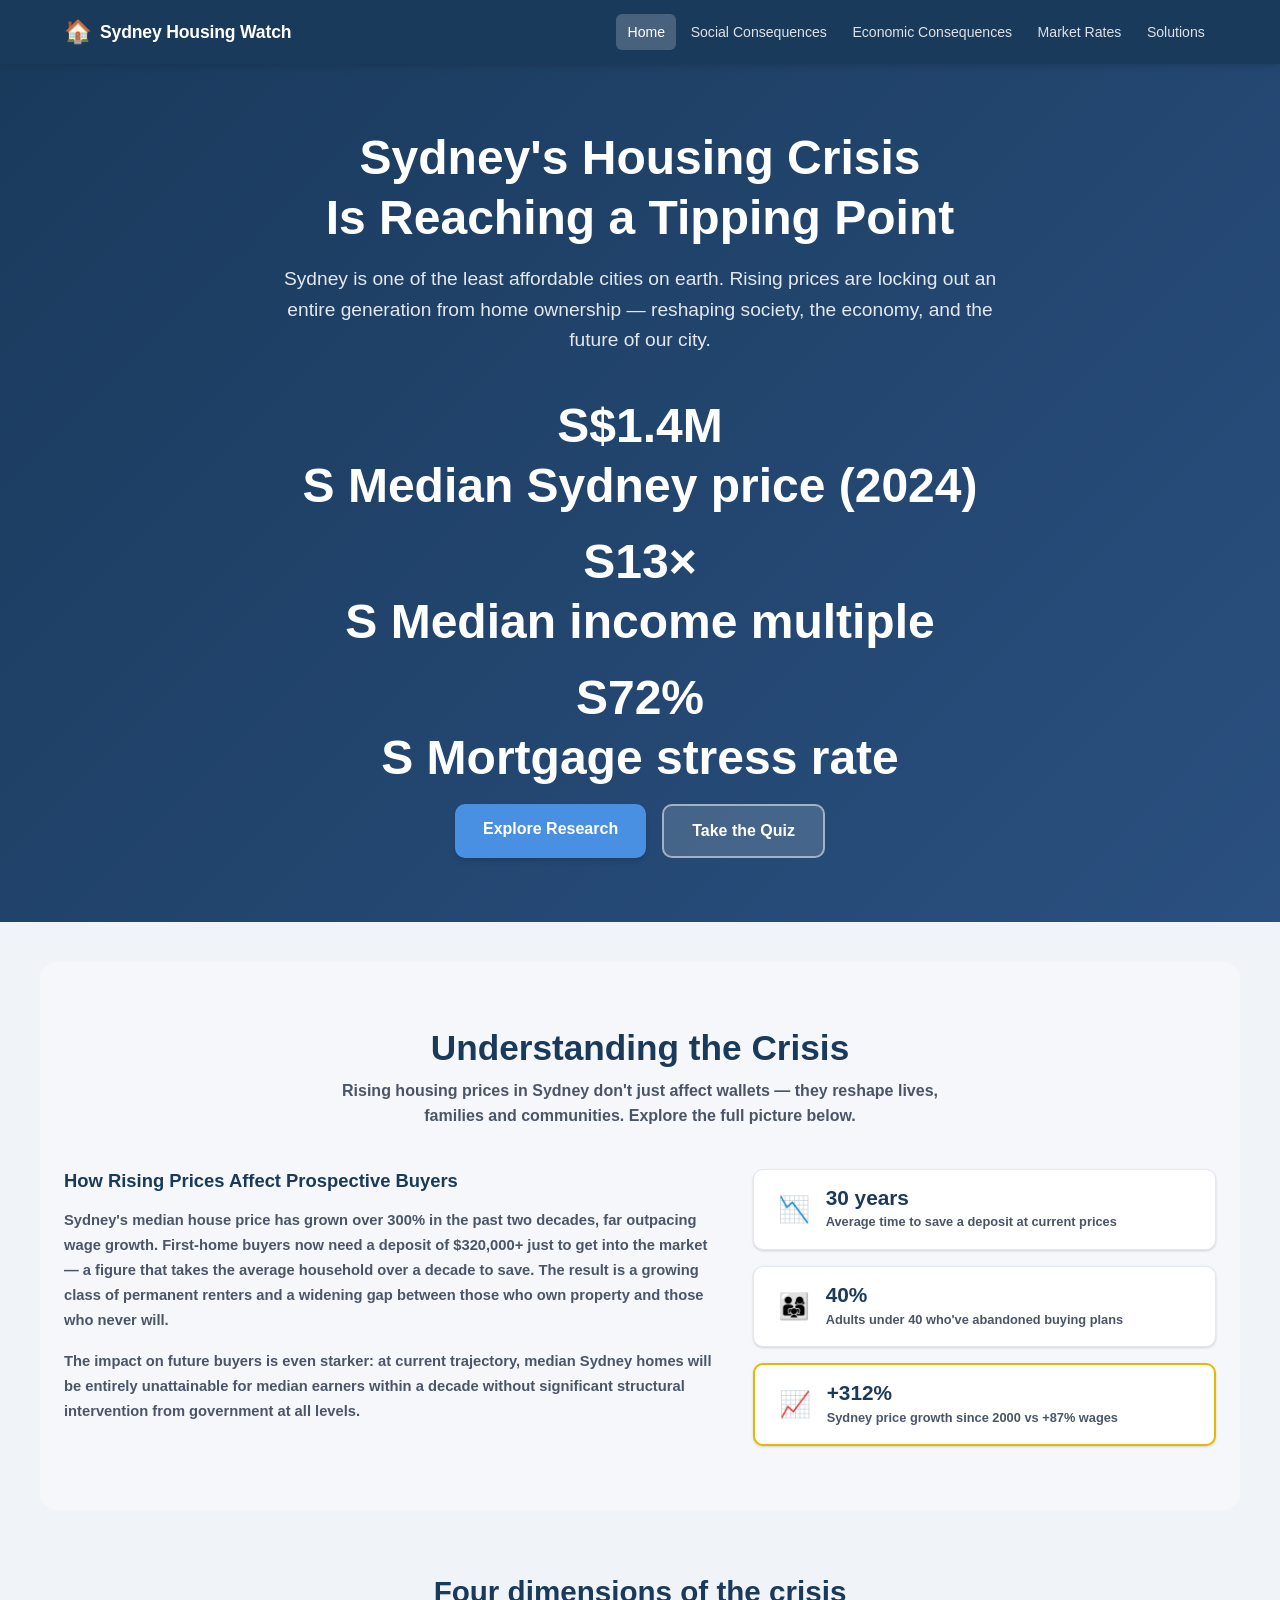
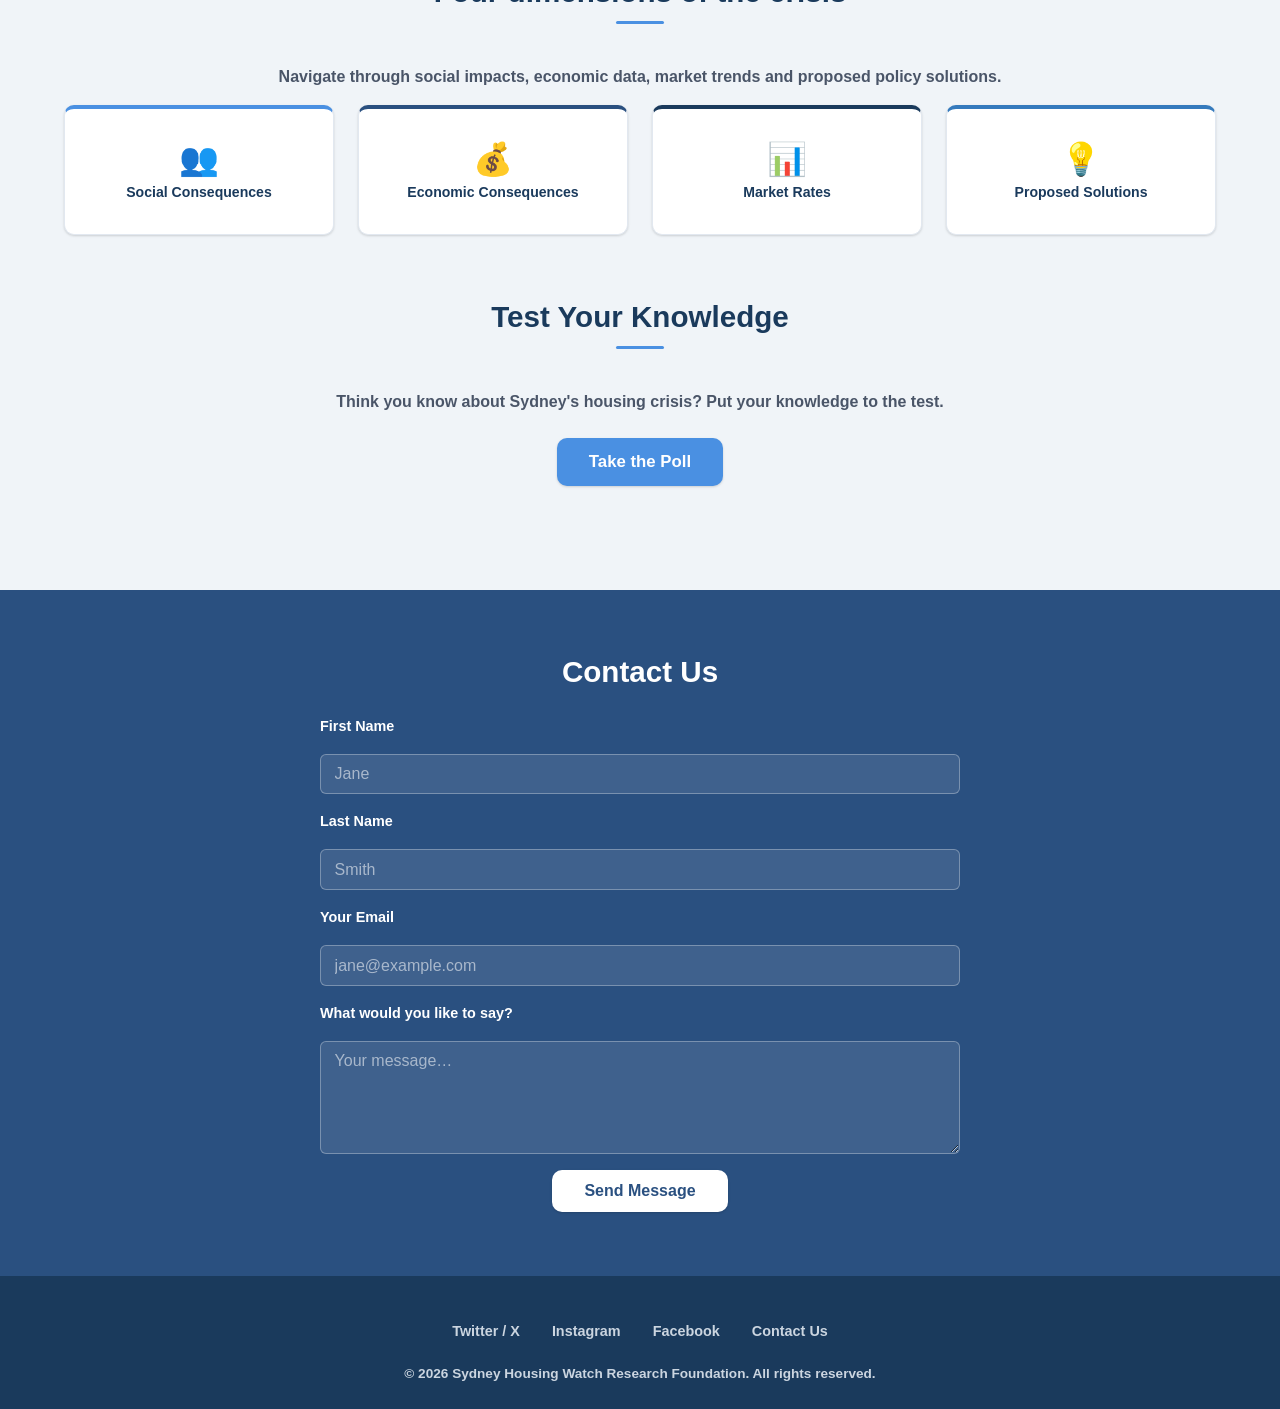
==== commit 5246d87f: "Add 'S' prefix to housing statistics Updated statistical values to include 'S' prefix for currency." ====
--- a/index.html
+++ b/index.html
@@ -32,15 +32,15 @@
         <p>Sydney is one of the least affordable cities on earth. Rising prices are locking out an entire generation from home ownership — reshaping society, the economy, and the future of our city.</p>
         <div class="hero-stats">
           <div class="stat">
-            <span class="stat-value">$1.4M</span>
+            <span class="stat-value"><h1><strong>S$1.4M<h1><strong>S</span>
             <span class="stat-label">Median Sydney price (2024)</span>
           </div>
           <div class="stat">
-            <span class="stat-value">13×</span>
+            <span class="stat-value"><h1><strong>S13×<h1><strong>S</span>
             <span class="stat-label">Median income multiple</span>
           </div>
           <div class="stat">
-            <span class="stat-value">72%</span>
+            <span class="stat-value"><h1><strong>S72%<h1><strong>S</span>
             <span class="stat-label">Mortgage stress rate</span>
           </div>
         </div>
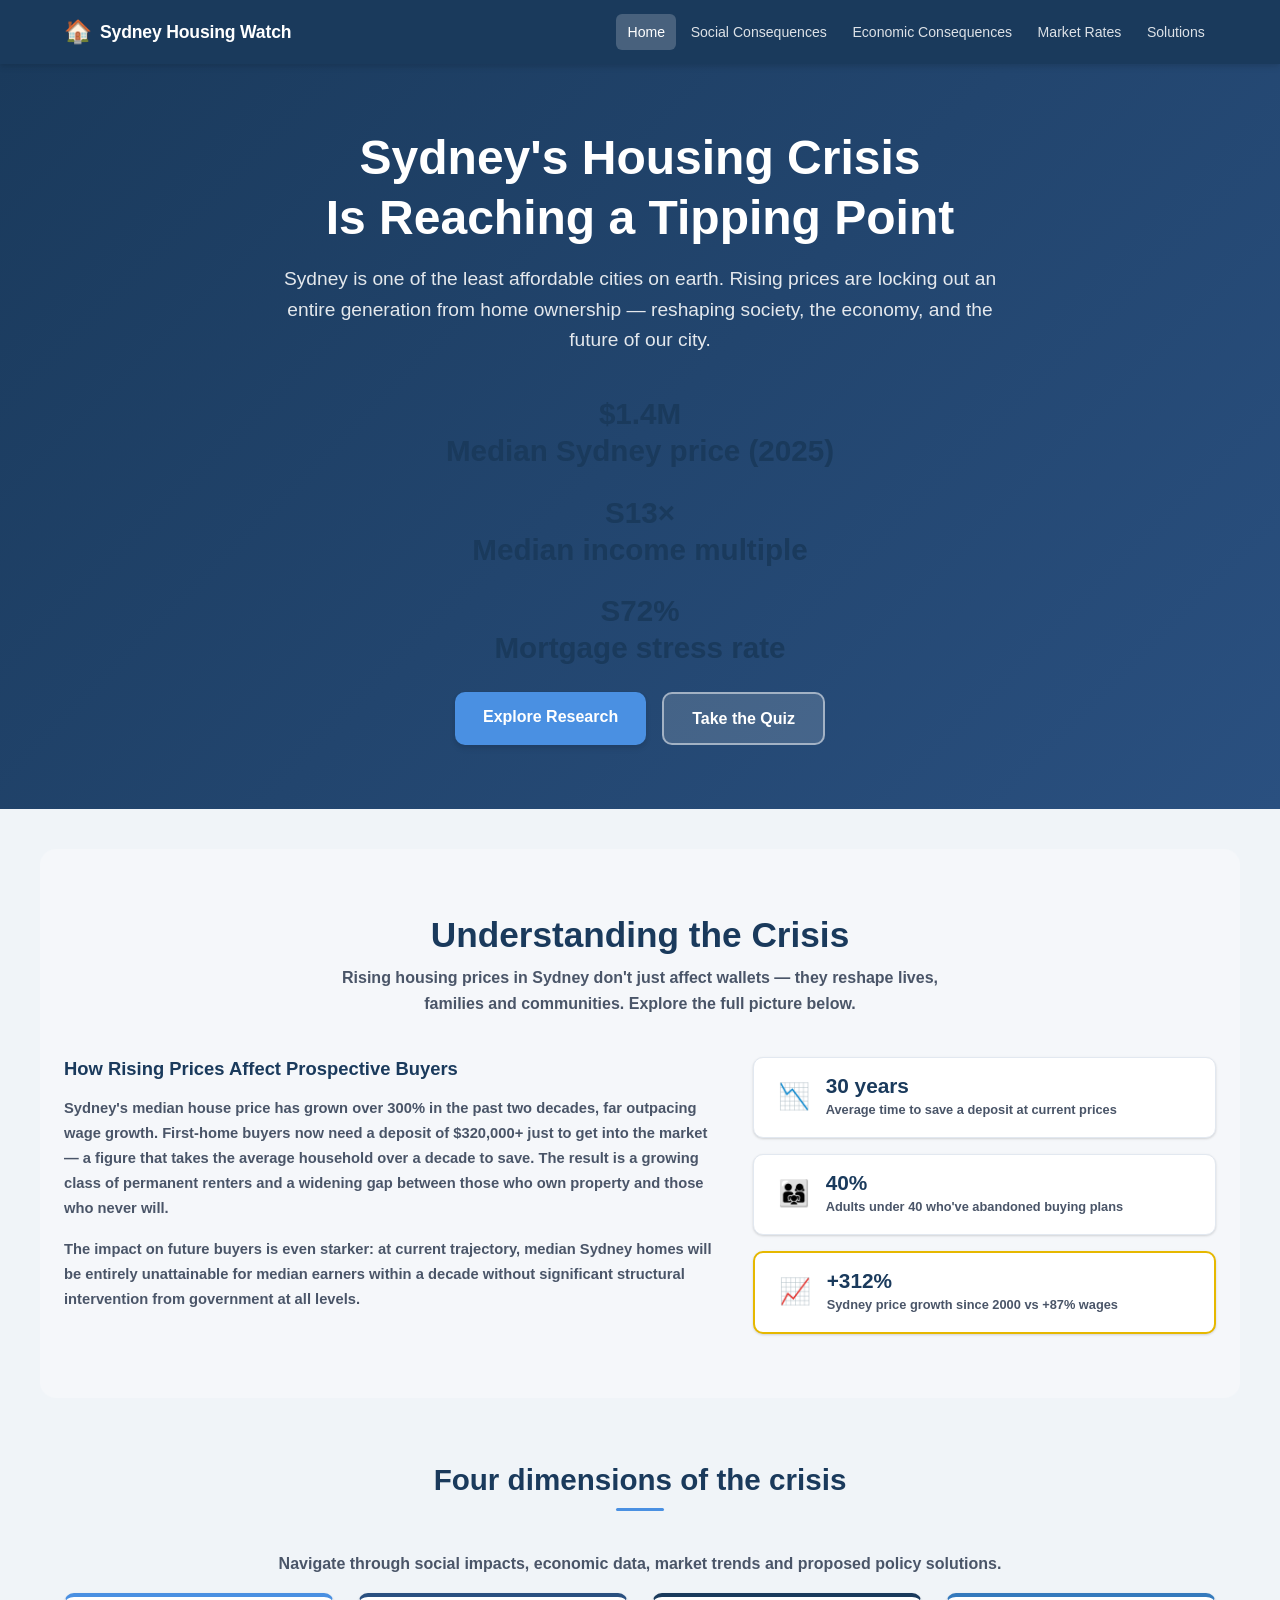
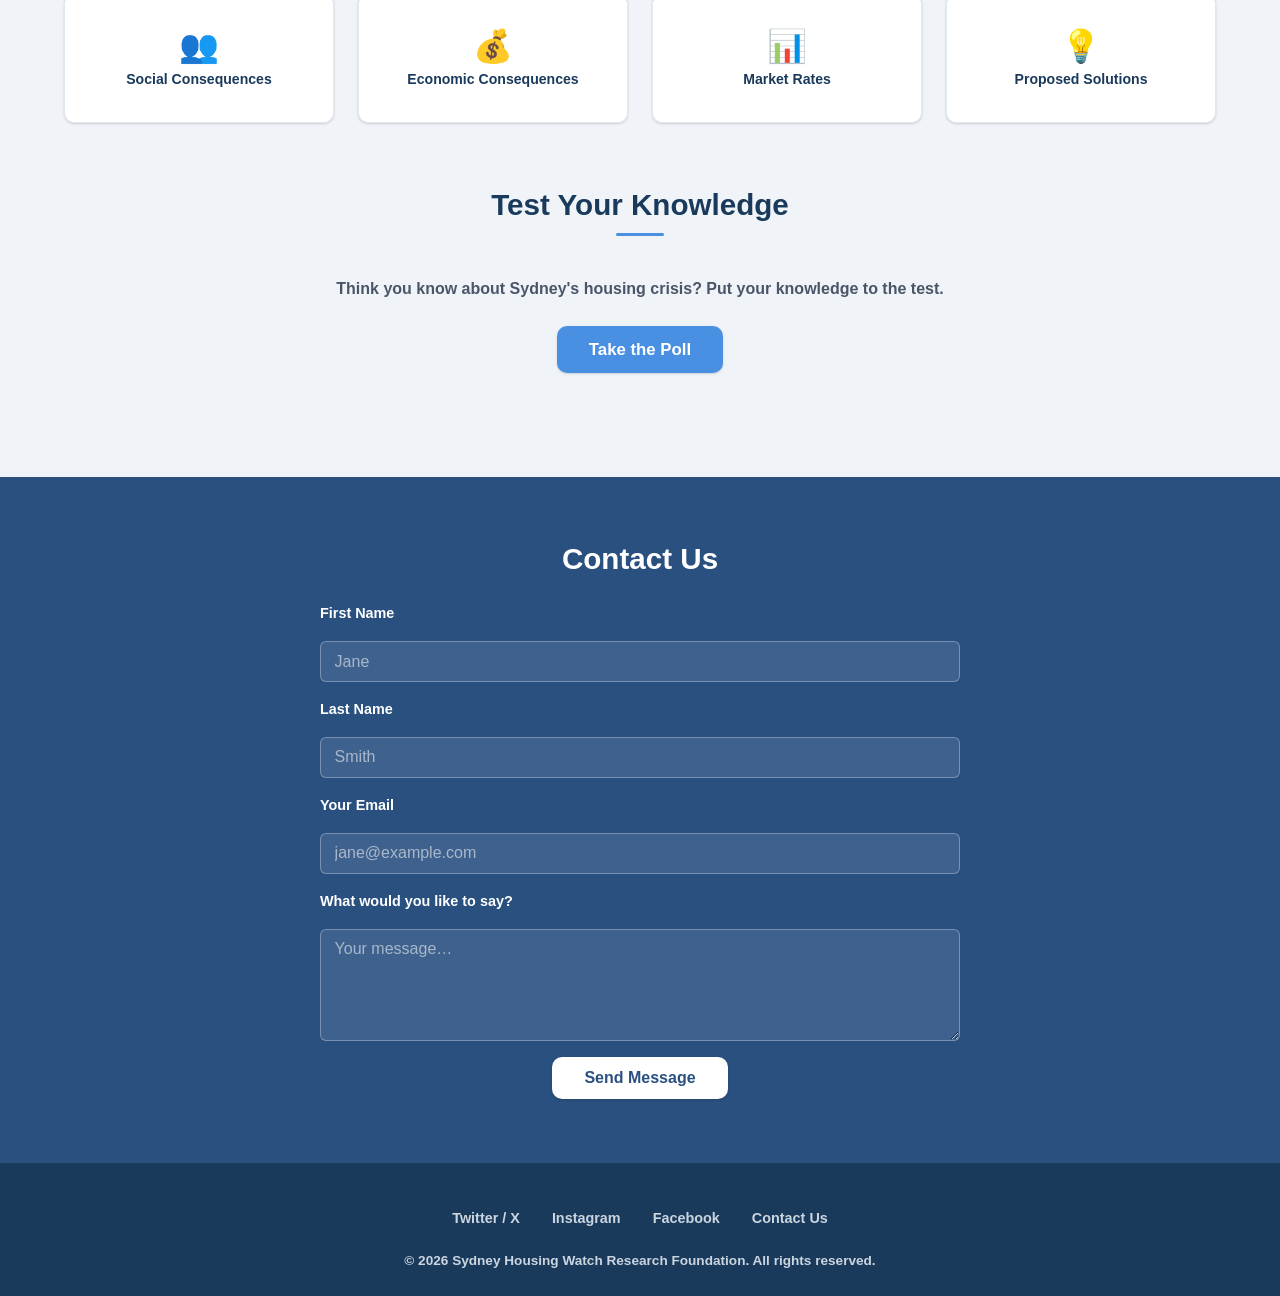
==== commit f8bd0c31: "Update median prices and income multiples in index.html" ====
--- a/index.html
+++ b/index.html
@@ -32,15 +32,15 @@
         <p>Sydney is one of the least affordable cities on earth. Rising prices are locking out an entire generation from home ownership — reshaping society, the economy, and the future of our city.</p>
         <div class="hero-stats">
           <div class="stat">
-            <span class="stat-value"><h1><strong>S$1.4M<h1><strong>S</span>
-            <span class="stat-label">Median Sydney price (2024)</span>
+            <span class="stat-value"><h2><strong>$1.4M<h2><strong></span>
+            <span class="stat-label">Median Sydney price (2025)</span>
           </div>
           <div class="stat">
-            <span class="stat-value"><h1><strong>S13×<h1><strong>S</span>
+            <span class="stat-value"><h2><strong>S13×<h2><strong></span>
             <span class="stat-label">Median income multiple</span>
           </div>
           <div class="stat">
-            <span class="stat-value"><h1><strong>S72%<h1><strong>S</span>
+            <span class="stat-value"><h2><strong>S72%<h2><strong></span>
             <span class="stat-label">Mortgage stress rate</span>
           </div>
         </div>
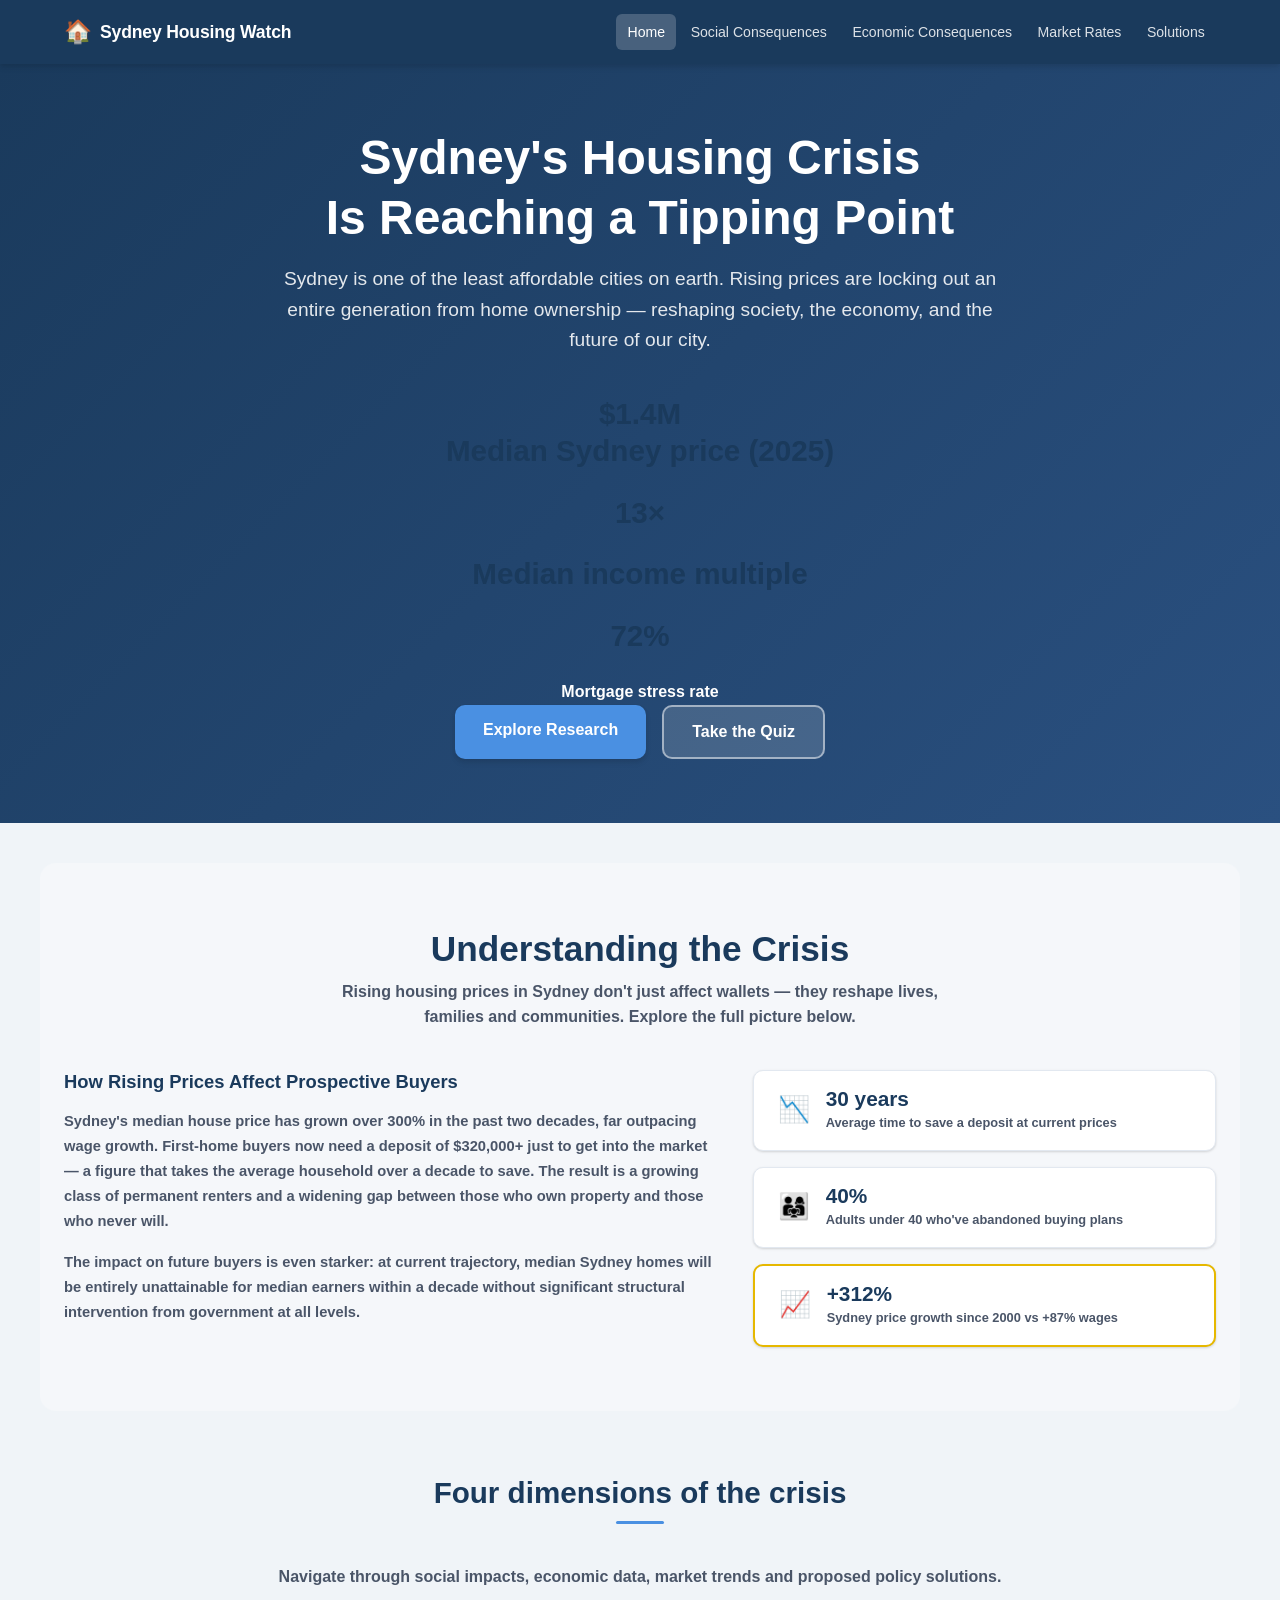
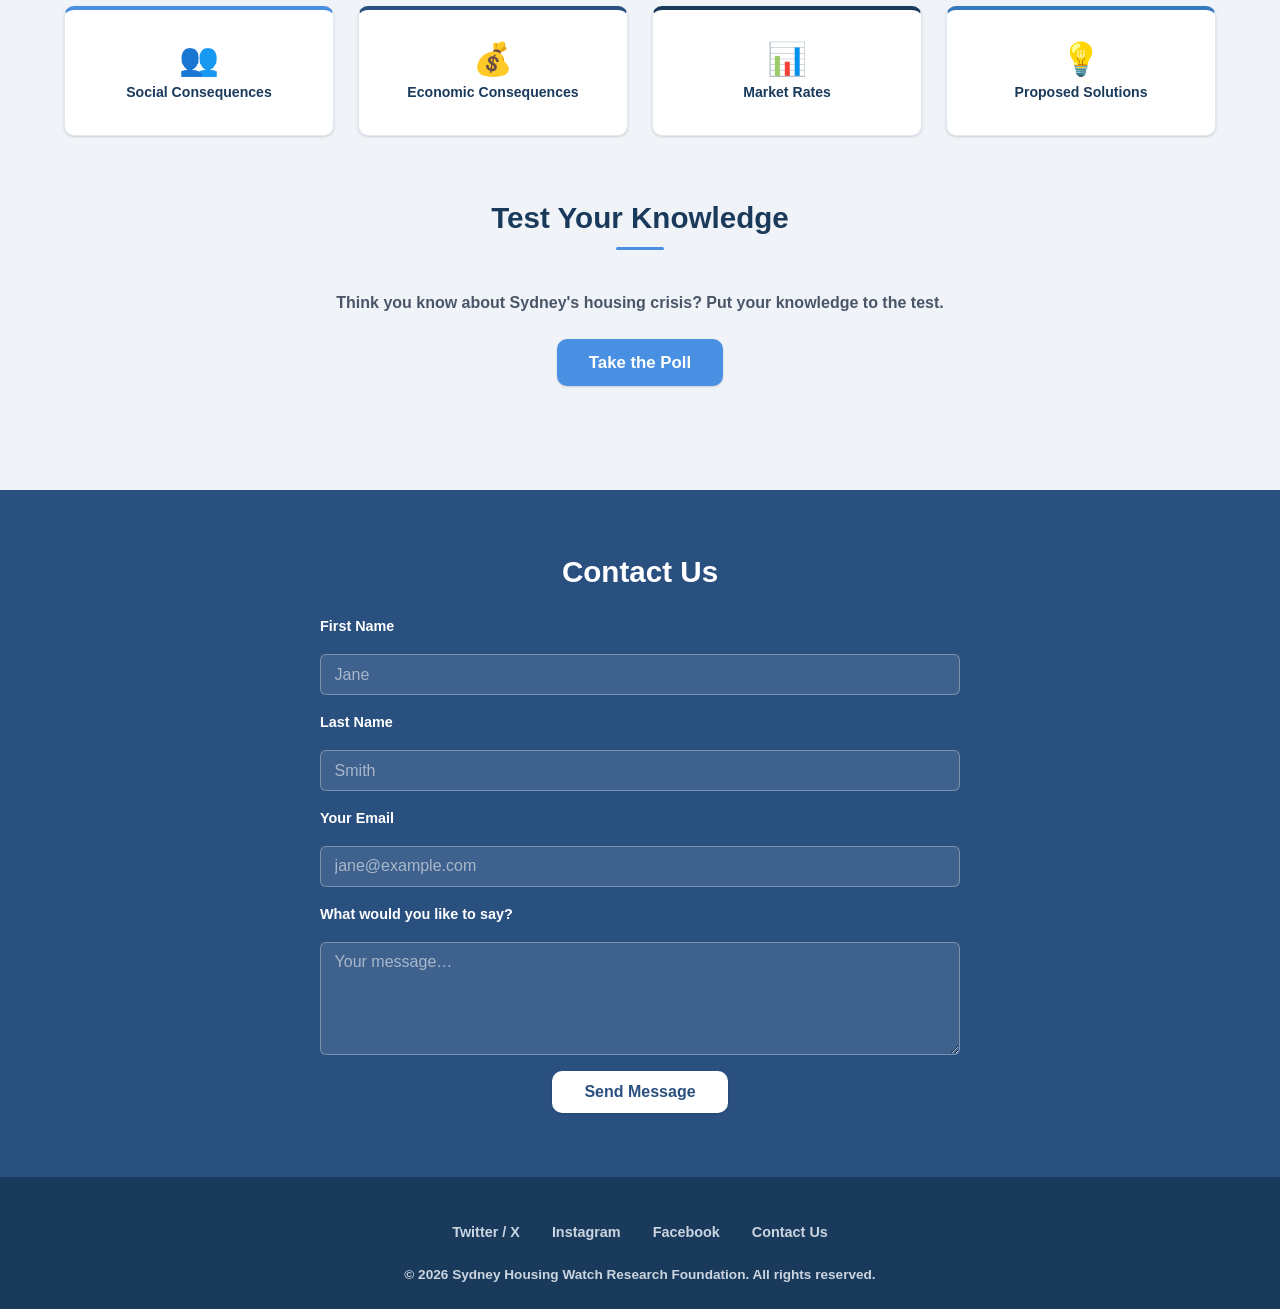
==== commit 2ee04808: "Fix HTML tags for stat values in index.html" ====
--- a/index.html
+++ b/index.html
@@ -32,15 +32,15 @@
         <p>Sydney is one of the least affordable cities on earth. Rising prices are locking out an entire generation from home ownership — reshaping society, the economy, and the future of our city.</p>
         <div class="hero-stats">
           <div class="stat">
-            <span class="stat-value"><h2><strong>$1.4M<h2><strong></span>
+            <span class="stat-value"><h2><strong>$1.4M<strong></strong><h2></span>
             <span class="stat-label">Median Sydney price (2025)</span>
           </div>
           <div class="stat">
-            <span class="stat-value"><h2><strong>S13×<h2><strong></span>
+            <span class="stat-value"><h2><strong>13×<strong><h2></h2></span>
             <span class="stat-label">Median income multiple</span>
           </div>
           <div class="stat">
-            <span class="stat-value"><h2><strong>S72%<h2><strong></span>
+            <span class="stat-value"><h2><strong>72%<strong></h2></span>
             <span class="stat-label">Mortgage stress rate</span>
           </div>
         </div>
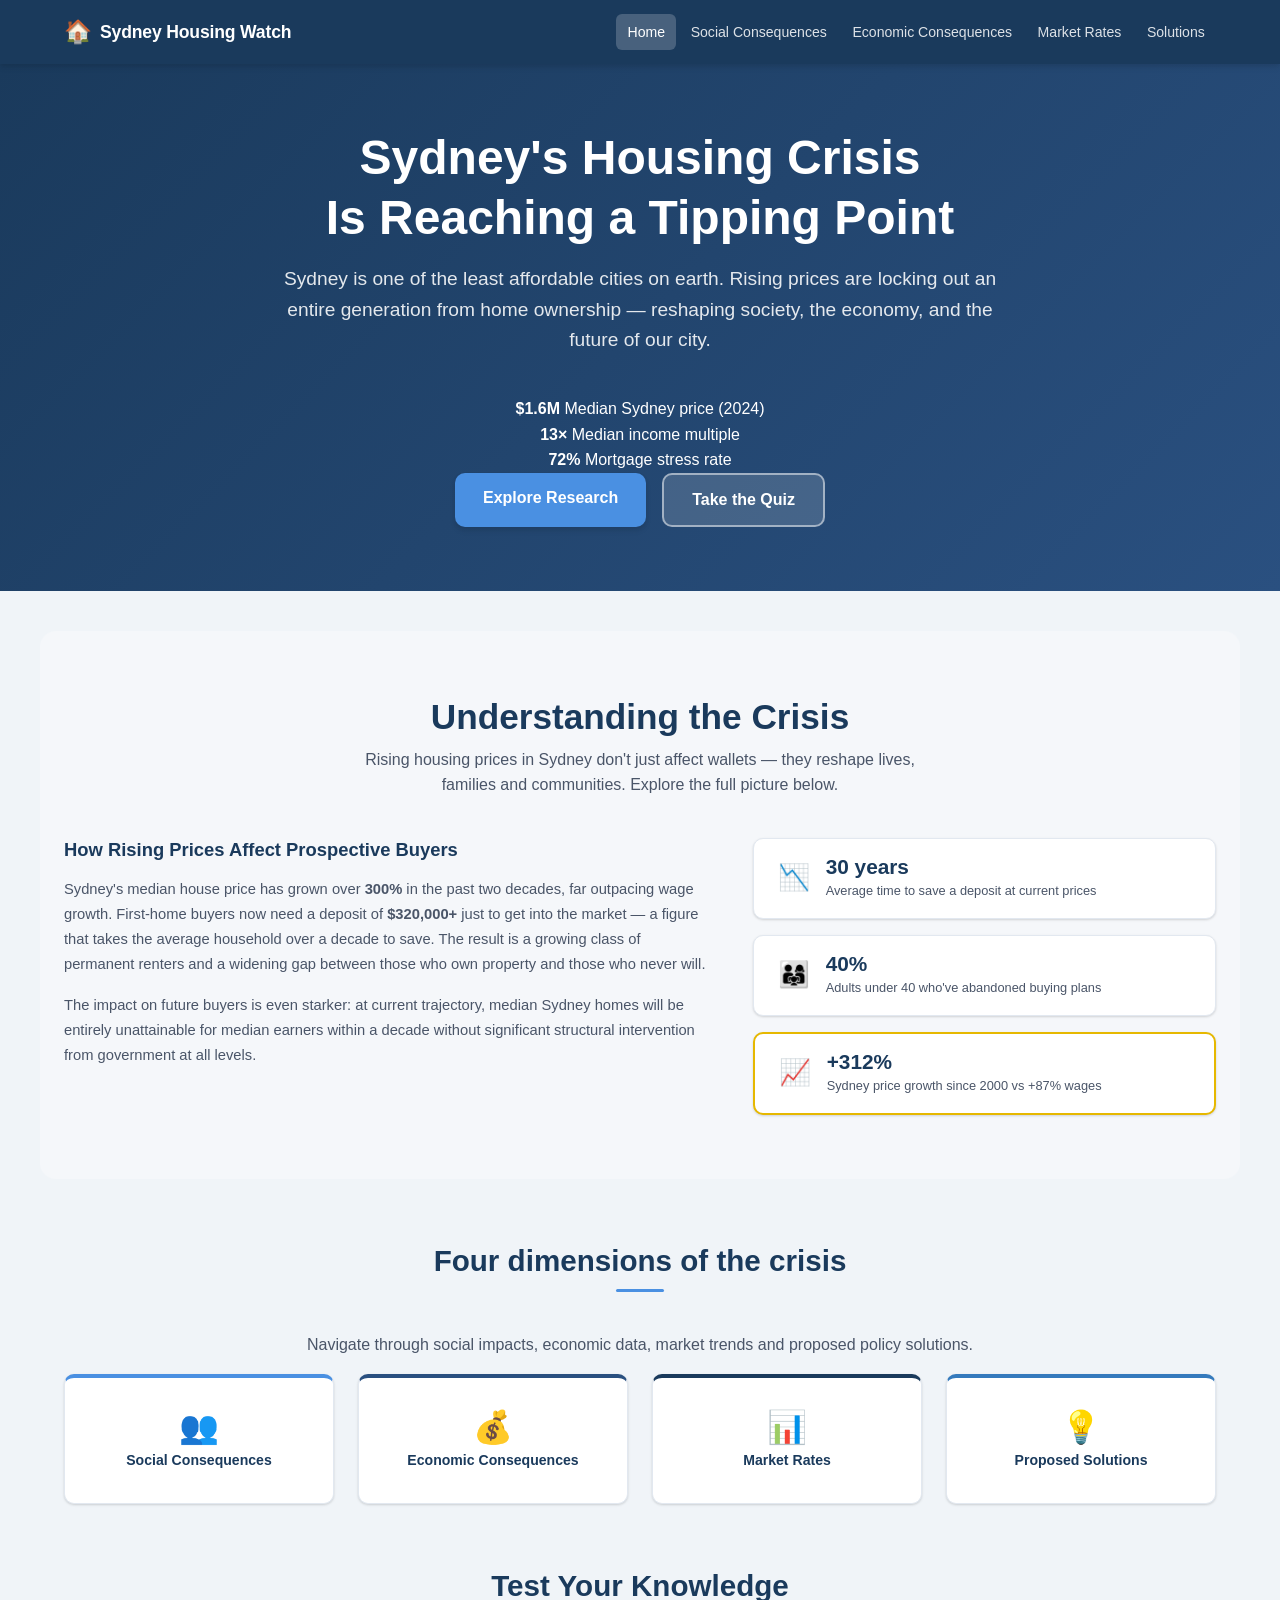
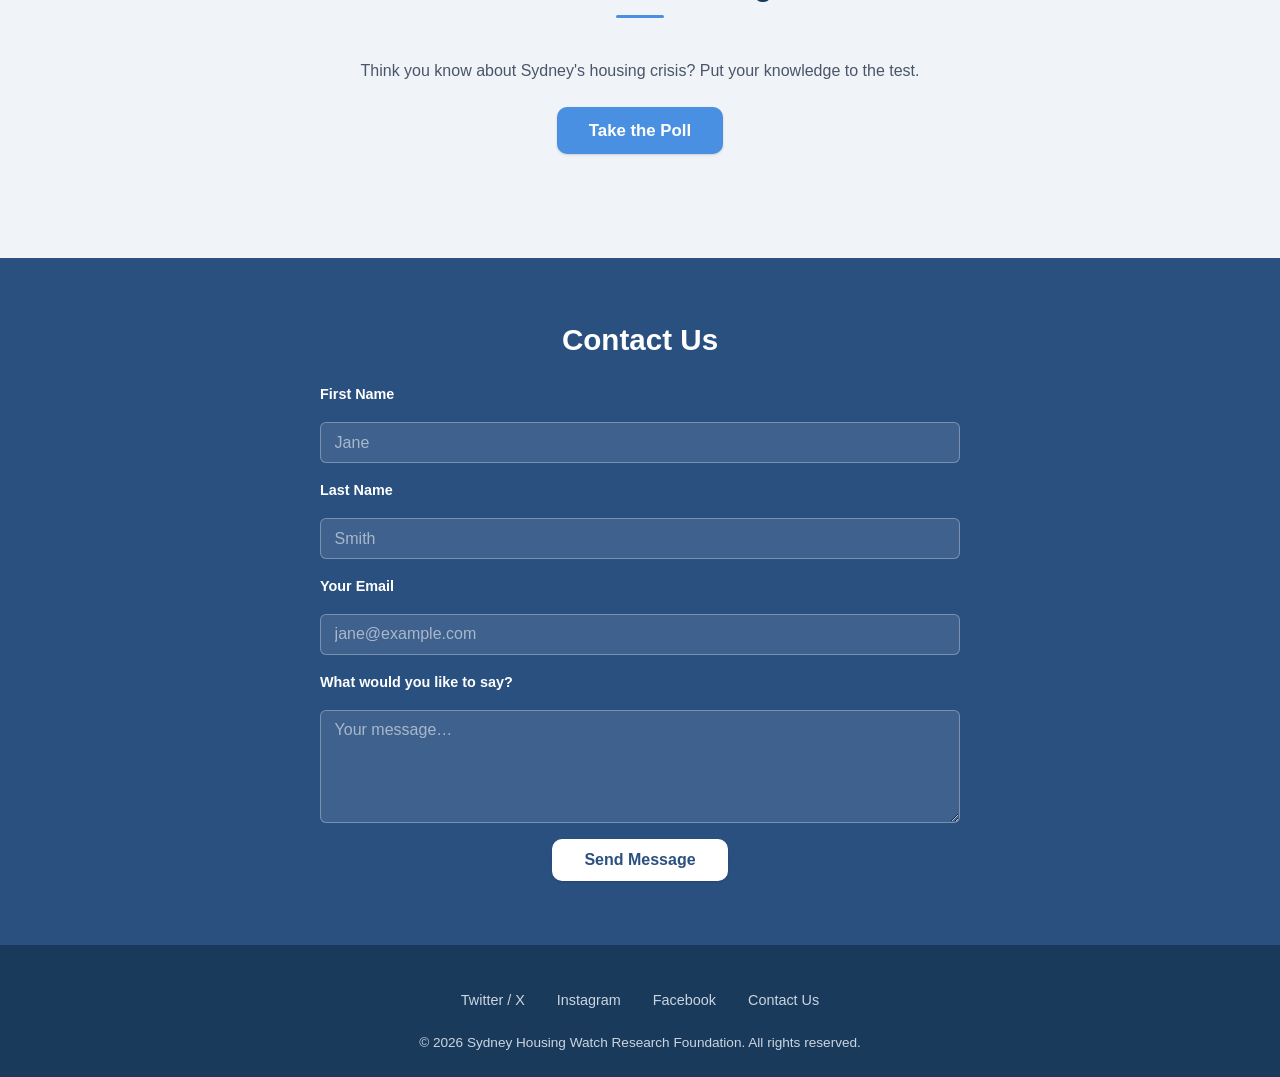
==== commit d3ad0c46: "Update median Sydney price and statistics Fonts" ====
--- a/index.html
+++ b/index.html
@@ -31,16 +31,16 @@
         <h1><strong>Sydney's Housing Crisis<br>Is Reaching a Tipping Point</strong></h1>
         <p>Sydney is one of the least affordable cities on earth. Rising prices are locking out an entire generation from home ownership — reshaping society, the economy, and the future of our city.</p>
         <div class="hero-stats">
-          <div class="stat">
-            <span class="stat-value"><h2><strong>$1.4M<strong></strong><h2></span>
-            <span class="stat-label">Median Sydney price (2025)</span>
+                    <div class="stat">
+            <span class="stat-value"><strong>$1.6M</strong></span>
+            <span class="stat-label">Median Sydney price (2024)</span>
           </div>
           <div class="stat">
-            <span class="stat-value"><h2><strong>13×<strong><h2></h2></span>
+            <span class="stat-value"><strong>13×</strong></span>
             <span class="stat-label">Median income multiple</span>
           </div>
           <div class="stat">
-            <span class="stat-value"><h2><strong>72%<strong></h2></span>
+            <span class="stat-value"><strong>72%</strong></span>
             <span class="stat-label">Mortgage stress rate</span>
           </div>
         </div>
